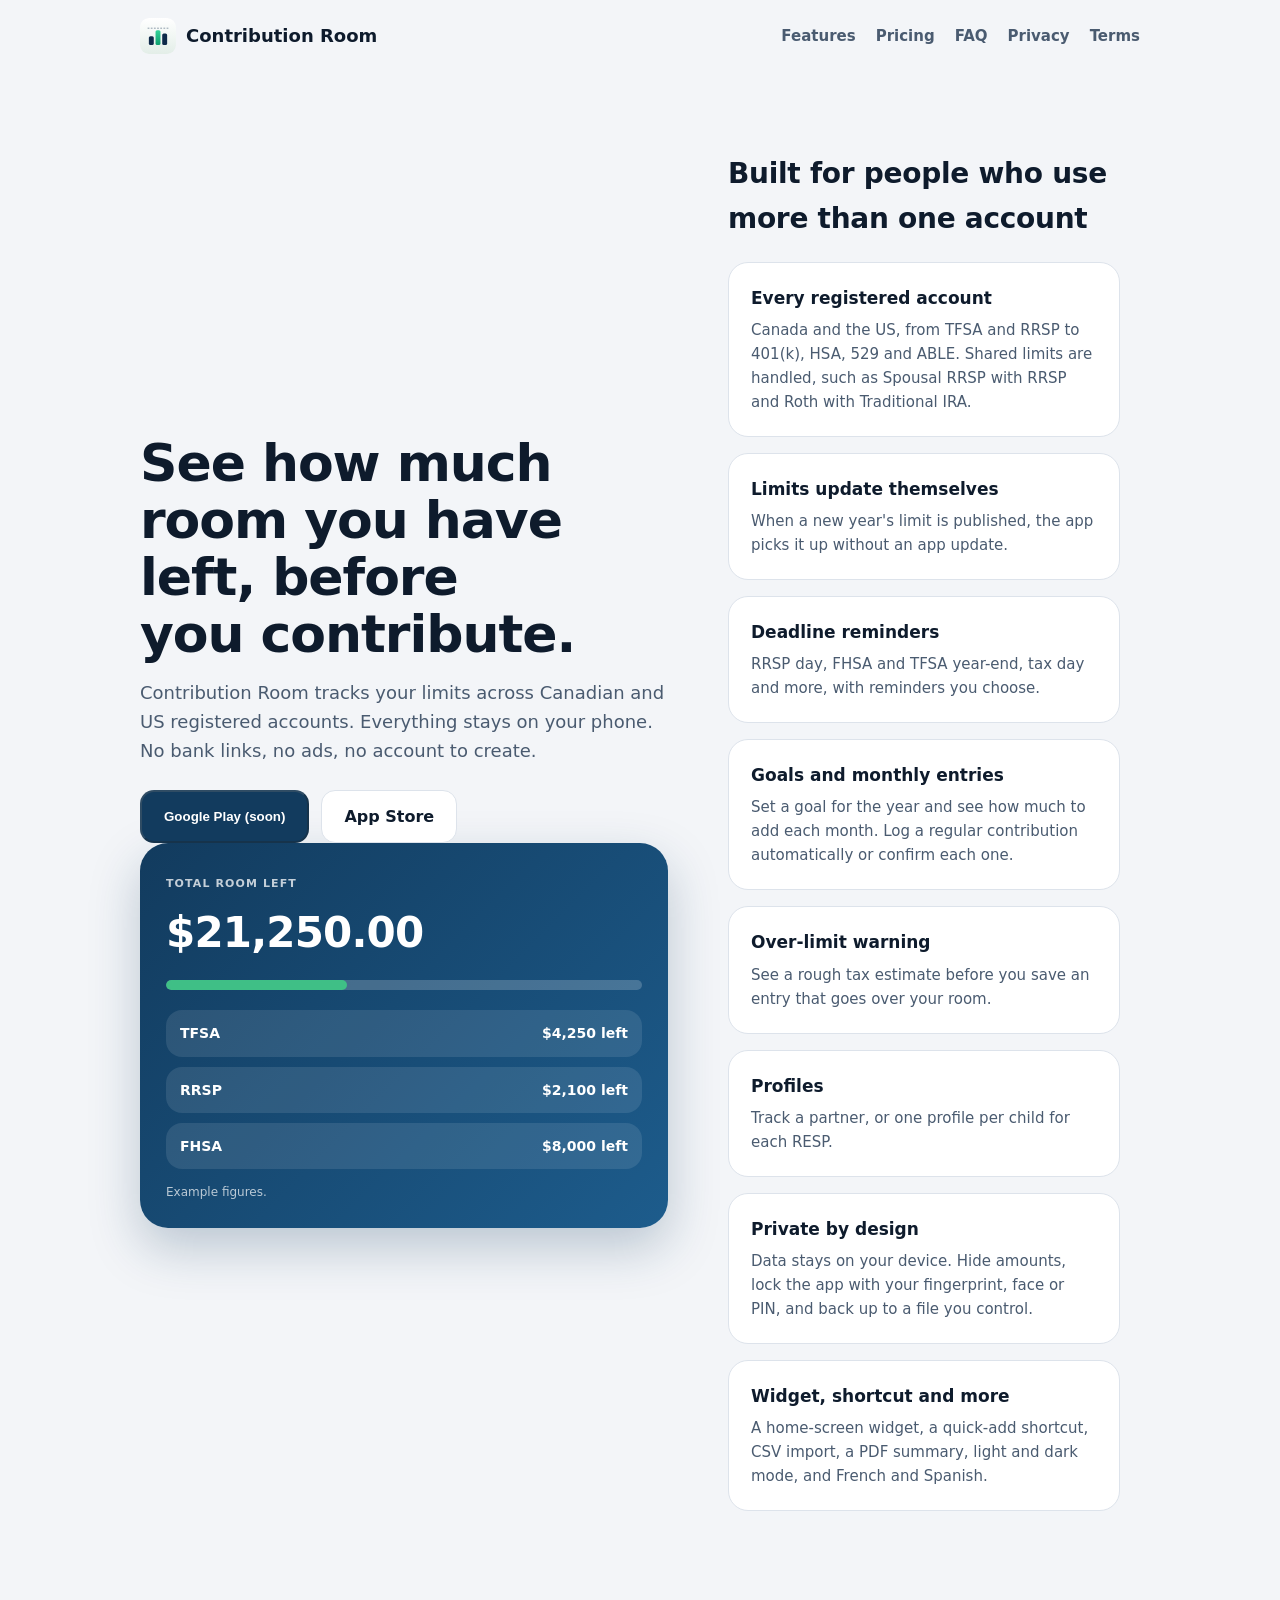
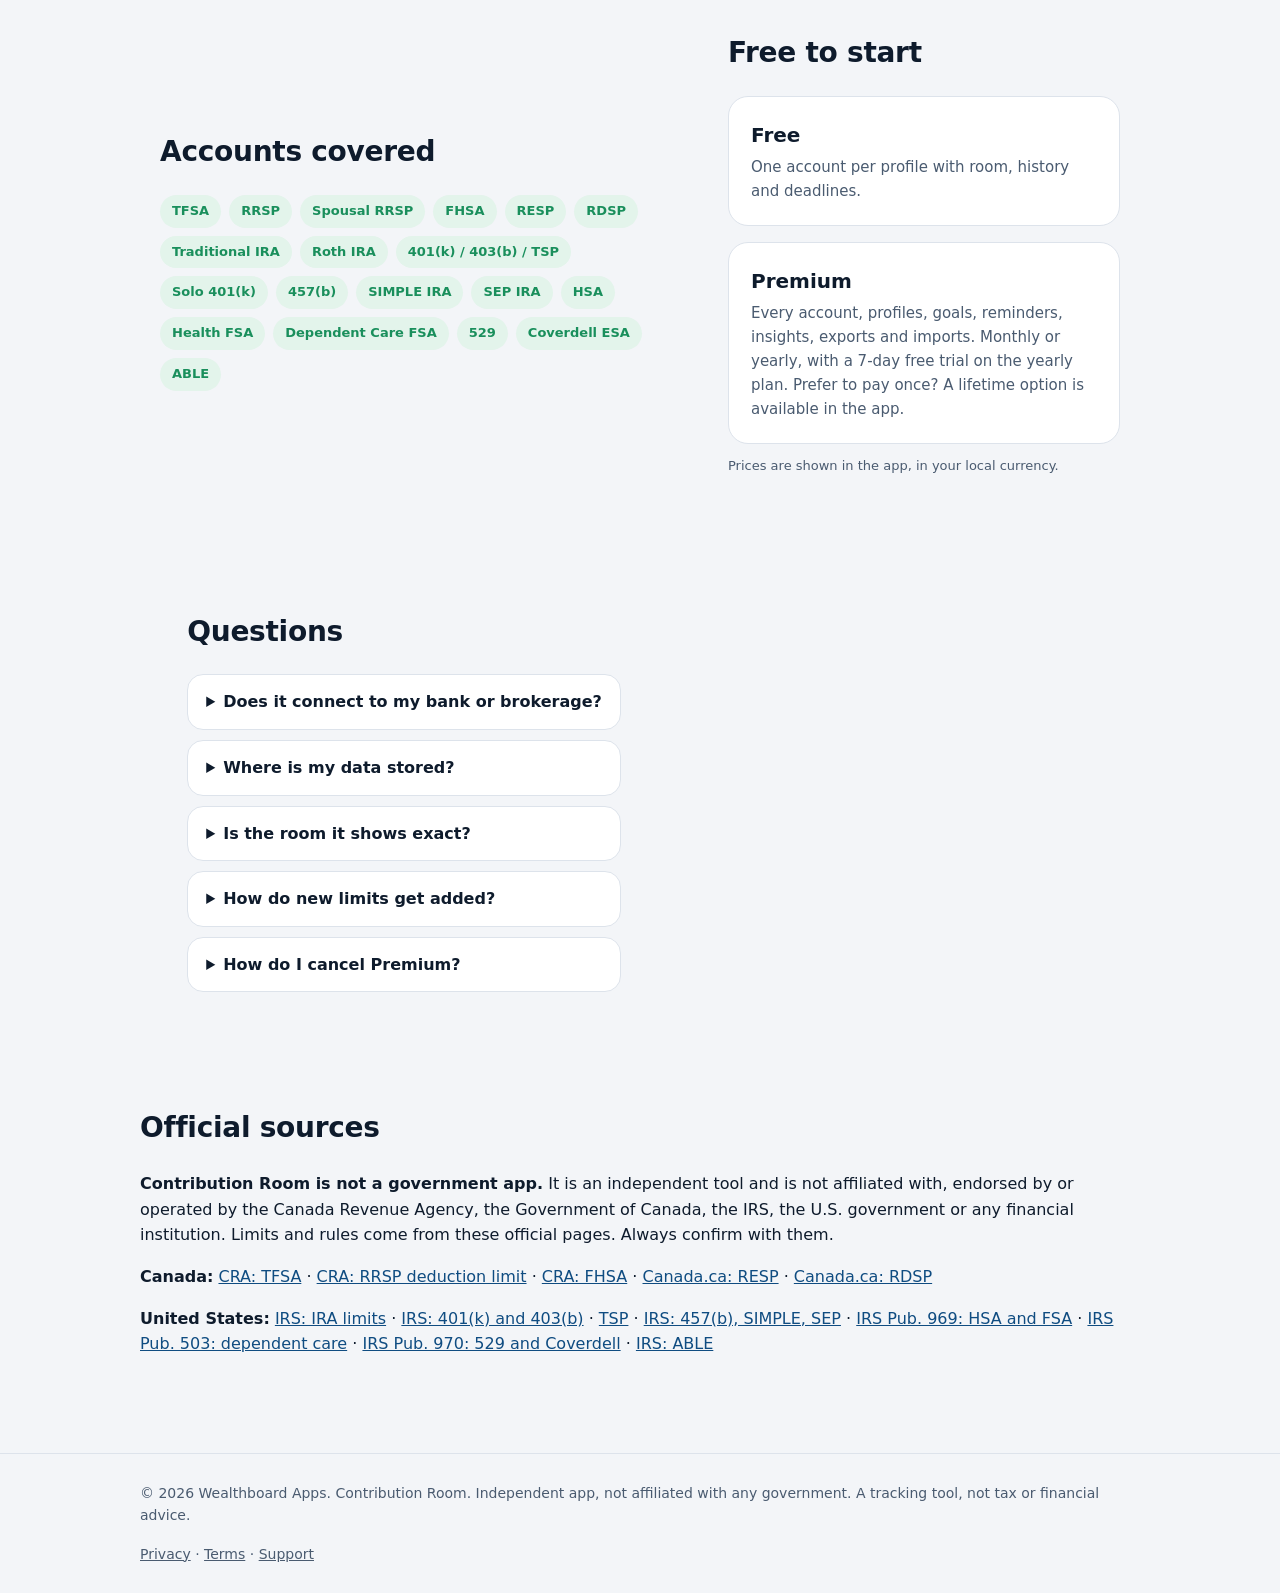
==== index.html @ a186179a "Refactor cta section in index.html" ====
<!doctype html>
<html lang="en">
<head>
<meta charset="utf-8">
<meta name="viewport" content="width=device-width,initial-scale=1">
<title>Contribution Room</title>
<meta name="description" content="Track your contribution room for TFSA, RRSP, FHSA, RESP, IRA, 401(k), HSA and more. Private, on your phone, no bank links.">
<link rel="icon" href="favicon.svg" type="image/svg+xml">
<link rel="apple-touch-icon" href="icon-512.png">
<link rel="stylesheet" href="styles.css">
</head>
<body>
<div class="wrap">
<nav><a class="brand" href="index.html"><img src="logo.svg" alt="">Contribution Room</a>
<div class="links"><a href="index.html#features">Features</a><a href="index.html#pricing">Pricing</a><a href="index.html#faq">FAQ</a><a href="privacy.html">Privacy</a><a href="terms.html">Terms</a></div></nav>
</div>
<main>
<div class="wrap hero">
<div>
<h1>See how much room you have left, before you contribute.</h1>
<p class="lead">Contribution Room tracks your limits across Canadian and US registered accounts. Everything stays on your phone. No bank links, no ads, no account to create.</p>
<div class="cta"><!-- Google Play: Disabled completely until it launches --> <button class="btn" disabled aria-label="Google Play version coming soon">Google Play (soon)</button>
<!-- App Store: Fully active and accessible link --><a class="btn alt" href="https://apps.apple.com/us/app/contribution-room-tfsa-ira/id6819131319">App Store</a>
</div>
<div class="demo" aria-label="Example of the app">
<small>Total room left</small><div class="big">$21,250.00</div>
<div class="bar"><b></b></div>
<div class="rows"><div class="row"><span>TFSA</span><span>$4,250 left</span></div><div class="row"><span>RRSP</span><span>$2,100 left</span></div><div class="row"><span>FHSA</span><span>$8,000 left</span></div></div>
<p style="font-size:12px;opacity:.7;margin:14px 0 0">Example figures.</p>
</div>
</div>

<section id="features" class="wrap"><h2>Built for people who use more than one account</h2>
<div class="grid">
<div class="card"><h3>Every registered account</h3><p>Canada and the US, from TFSA and RRSP to 401(k), HSA, 529 and ABLE. Shared limits are handled, such as Spousal RRSP with RRSP and Roth with Traditional IRA.</p></div>
<div class="card"><h3>Limits update themselves</h3><p>When a new year's limit is published, the app picks it up without an app update.</p></div>
<div class="card"><h3>Deadline reminders</h3><p>RRSP day, FHSA and TFSA year-end, tax day and more, with reminders you choose.</p></div>
<div class="card"><h3>Goals and monthly entries</h3><p>Set a goal for the year and see how much to add each month. Log a regular contribution automatically or confirm each one.</p></div>
<div class="card"><h3>Over-limit warning</h3><p>See a rough tax estimate before you save an entry that goes over your room.</p></div>
<div class="card"><h3>Profiles</h3><p>Track a partner, or one profile per child for each RESP.</p></div>
<div class="card"><h3>Private by design</h3><p>Data stays on your device. Hide amounts, lock the app with your fingerprint, face or PIN, and back up to a file you control.</p></div>
<div class="card"><h3>Widget, shortcut and more</h3><p>A home-screen widget, a quick-add shortcut, CSV import, a PDF summary, light and dark mode, and French and Spanish.</p></div>
</div></section>

<section class="wrap"><h2>Accounts covered</h2>
<div class="accts"><span>TFSA</span><span>RRSP</span><span>Spousal RRSP</span><span>FHSA</span><span>RESP</span><span>RDSP</span><span>Traditional IRA</span><span>Roth IRA</span><span>401(k) / 403(b) / TSP</span><span>Solo 401(k)</span><span>457(b)</span><span>SIMPLE IRA</span><span>SEP IRA</span><span>HSA</span><span>Health FSA</span><span>Dependent Care FSA</span><span>529</span><span>Coverdell ESA</span><span>ABLE</span></div></section>

<section id="pricing" class="wrap"><h2>Free to start</h2>
<div class="plans">
<div class="card plan"><strong>Free</strong><p>One account per profile with room, history and deadlines.</p></div>
<div class="card plan"><strong>Premium</strong><p>Every account, profiles, goals, reminders, insights, exports and imports. Monthly or yearly, with a 7-day free trial on the yearly plan. Prefer to pay once? A lifetime option is available in the app.</p></div>
</div>
<p class="note">Prices are shown in the app, in your local currency.</p></section>

<section id="faq" class="wrap"><h2>Questions</h2>
<details><summary>Does it connect to my bank or brokerage?</summary><p>No. You enter your contributions yourself, so nothing about your accounts leaves your phone.</p></details>
<details><summary>Where is my data stored?</summary><p>Only on your device. You can export a backup file and restore it on another phone.</p></details>
<details><summary>Is the room it shows exact?</summary><p>For accounts where the government publishes your personal room (such as TFSA, RRSP and FHSA in Canada), enter that figure once and the app carries it forward. Otherwise it shows an estimate from the annual limit and your entries. It is a tracking tool, not tax advice, so confirm with the CRA or the IRS.</p></details>
<details><summary>How do new limits get added?</summary><p>The app reads a small public file of limits and deadlines from this site. When a limit changes, that file is updated and the app uses it without a new release.</p></details>
<details><summary>How do I cancel Premium?</summary><p>In Google Play or your Apple ID subscription settings. The app has a Manage subscription button.</p></details>
</section>
</main>
<section class="wrap" id="sources" style="padding-top:8px"><h2>Official sources</h2><p><strong>Contribution Room is not a government app.</strong> It is an independent tool and is not affiliated with, endorsed by or operated by the Canada Revenue Agency, the Government of Canada, the IRS, the U.S. government or any financial institution. Limits and rules come from these official pages. Always confirm with them.</p>
<p><strong>Canada:</strong> <a href="https://www.canada.ca/en/revenue-agency/services/tax/individuals/topics/tax-free-savings-account.html">CRA: TFSA</a> · <a href="https://www.canada.ca/en/revenue-agency/services/tax/individuals/topics/rrsps-related-plans/contributing-a-rrsp-prpp/where-you-find-your-rrsp-prpp-deduction-limit.html">CRA: RRSP deduction limit</a> · <a href="https://www.canada.ca/en/revenue-agency/services/tax/individuals/topics/first-home-savings-account.html">CRA: FHSA</a> · <a href="https://www.canada.ca/en/services/benefits/education/education-savings/resp.html">Canada.ca: RESP</a> · <a href="https://www.canada.ca/en/employment-social-development/programs/disability/savings.html">Canada.ca: RDSP</a></p>
<p><strong>United States:</strong> <a href="https://www.irs.gov/retirement-plans/plan-participant-employee/retirement-topics-ira-contribution-limits">IRS: IRA limits</a> · <a href="https://www.irs.gov/retirement-plans/plan-participant-employee/retirement-topics-401k-and-profit-sharing-plan-contribution-limits">IRS: 401(k) and 403(b)</a> · <a href="https://www.tsp.gov/contribution-limits/">TSP</a> · <a href="https://www.irs.gov/retirement-plans/cola-increases-for-dollar-limitations-on-benefits-and-contributions">IRS: 457(b), SIMPLE, SEP</a> · <a href="https://www.irs.gov/publications/p969">IRS Pub. 969: HSA and FSA</a> · <a href="https://www.irs.gov/publications/p503">IRS Pub. 503: dependent care</a> · <a href="https://www.irs.gov/publications/p970">IRS Pub. 970: 529 and Coverdell</a> · <a href="https://www.irs.gov/government-entities/federal-state-local-governments/able-accounts-tax-benefit-for-people-with-disabilities">IRS: ABLE</a></p></section>
<footer><div class="wrap"><div>© <span id="y">2026</span> Wealthboard Apps. Contribution Room. Independent app, not affiliated with any government. A tracking tool, not tax or financial advice.</div><div><a href="privacy.html">Privacy</a> · <a href="terms.html">Terms</a> · <a href="mailto:contributionroom@wealthboardapp.com">Support</a></div></div></footer>
<script>document.getElementById('y').textContent=new Date().getFullYear()</script>
</body></html>
---- styles.css ----
:root{--bg:#F3F5F8;--card:#fff;--ink:#0E1B2C;--muted:#4A5B70;--line:#DDE3EB;--navy:#123B5E;--navy2:#1D5C8C;--green:#1A8F5C;--mint:#E3F4EB;--link:#0F4C81}
@media(prefers-color-scheme:dark){:root{--bg:#0E141B;--card:#18212B;--ink:#EAF0F7;--muted:#9AA9BA;--line:#263240;--mint:#12362A;--link:#8CC4F2;--green:#3FBF86}}
*{box-sizing:border-box}
body{margin:0;background:var(--bg);color:var(--ink);font:16px/1.6 system-ui,-apple-system,"Segoe UI",Roboto,sans-serif}
a{color:var(--link)}
.wrap{max-width:1040px;margin:0 auto;padding-inline:20px}
nav{display:flex;align-items:center;justify-content:space-between;gap:16px;padding-block:18px;flex-wrap:wrap}
nav .brand{display:flex;align-items:center;gap:10px;font-weight:800;color:var(--ink);text-decoration:none;font-size:18px}
nav .brand img{width:36px;height:36px;border-radius:9px}
nav .links{display:flex;gap:20px;flex-wrap:wrap}
nav .links a{color:var(--muted);text-decoration:none;font-weight:600;font-size:15px}
nav .links a:hover{color:var(--ink)}
.hero{display:grid;grid-template-columns:1.1fr .9fr;gap:40px;align-items:center;padding-block:40px 56px}
h1{font-size:clamp(32px,5vw,52px);line-height:1.1;letter-spacing:-.02em;margin:0 0 16px;text-wrap:balance}
.lead{font-size:18px;color:var(--muted);max-width:52ch;margin:0 0 24px}
.cta{display:flex;gap:12px;flex-wrap:wrap}
.btn{display:inline-block;background:var(--navy);color:#fff;text-decoration:none;font-weight:700;padding:13px 22px;border-radius:14px}
.btn.alt{background:var(--card);color:var(--ink);border:1px solid var(--line)}
.btn[aria-disabled=true]{opacity:.65;pointer-events:none}
.note{font-size:13px;color:var(--muted);margin-top:12px}
.demo{background:linear-gradient(135deg,var(--navy),var(--navy2));border-radius:28px;padding:26px;color:#fff;box-shadow:0 20px 50px rgba(18,59,94,.25)}
.demo small{letter-spacing:.1em;text-transform:uppercase;font-size:11px;opacity:.75;font-weight:700}
.demo .big{font-size:42px;font-weight:800;letter-spacing:-.02em;margin:4px 0 14px}
.bar{height:10px;border-radius:99px;background:rgba(255,255,255,.2);overflow:hidden}.bar b{display:block;height:100%;width:38%;background:#3FBF86;border-radius:99px}
.rows{display:grid;gap:10px;margin-top:20px}
.row{background:rgba(255,255,255,.1);border-radius:16px;padding:12px 14px;display:flex;justify-content:space-between;font-weight:600;font-size:14px}
section{padding-block:40px}
h2{font-size:28px;letter-spacing:-.01em;margin:0 0 20px;text-wrap:balance}
.grid{display:grid;grid-template-columns:repeat(auto-fit,minmax(240px,1fr));gap:16px}
.card{background:var(--card);border:1px solid var(--line);border-radius:20px;padding:22px}
.card h3{margin:0 0 6px;font-size:17px}.card p{margin:0;color:var(--muted);font-size:15px}
.accts{display:flex;flex-wrap:wrap;gap:8px}.accts span{background:var(--mint);color:var(--green);font-weight:700;font-size:13px;padding:6px 12px;border-radius:99px}
.plans{display:grid;grid-template-columns:repeat(auto-fit,minmax(240px,1fr));gap:16px}
.plan strong{display:block;font-size:20px;margin-bottom:4px}
details{background:var(--card);border:1px solid var(--line);border-radius:16px;padding:14px 18px;margin-bottom:10px}
summary{font-weight:700;cursor:pointer}details p{color:var(--muted);margin:10px 0 0}
footer{border-top:1px solid var(--line);margin-top:40px;padding-block:28px;color:var(--muted);font-size:14px}
footer .wrap{display:flex;gap:16px 28px;flex-wrap:wrap;justify-content:space-between}
footer a{color:var(--muted)}
.doc{max-width:760px;padding-block:20px 40px}
.doc h1{font-size:clamp(28px,4vw,38px)}.doc h2{font-size:21px;margin:30px 0 8px}.doc p,.doc li{color:var(--ink)}
.doc .meta{color:var(--muted);font-size:14px}
.todo{background:#FFF1D6;color:#6B4300;border-radius:8px;padding:1px 6px;font-weight:600}
@media(prefers-color-scheme:dark){.todo{background:#3A2E10;color:#F2C46B}}
@media(max-width:800px){.hero{grid-template-columns:1fr;padding-block:20px 40px}}
:focus-visible{outline:3px solid #3FBF86;outline-offset:2px}
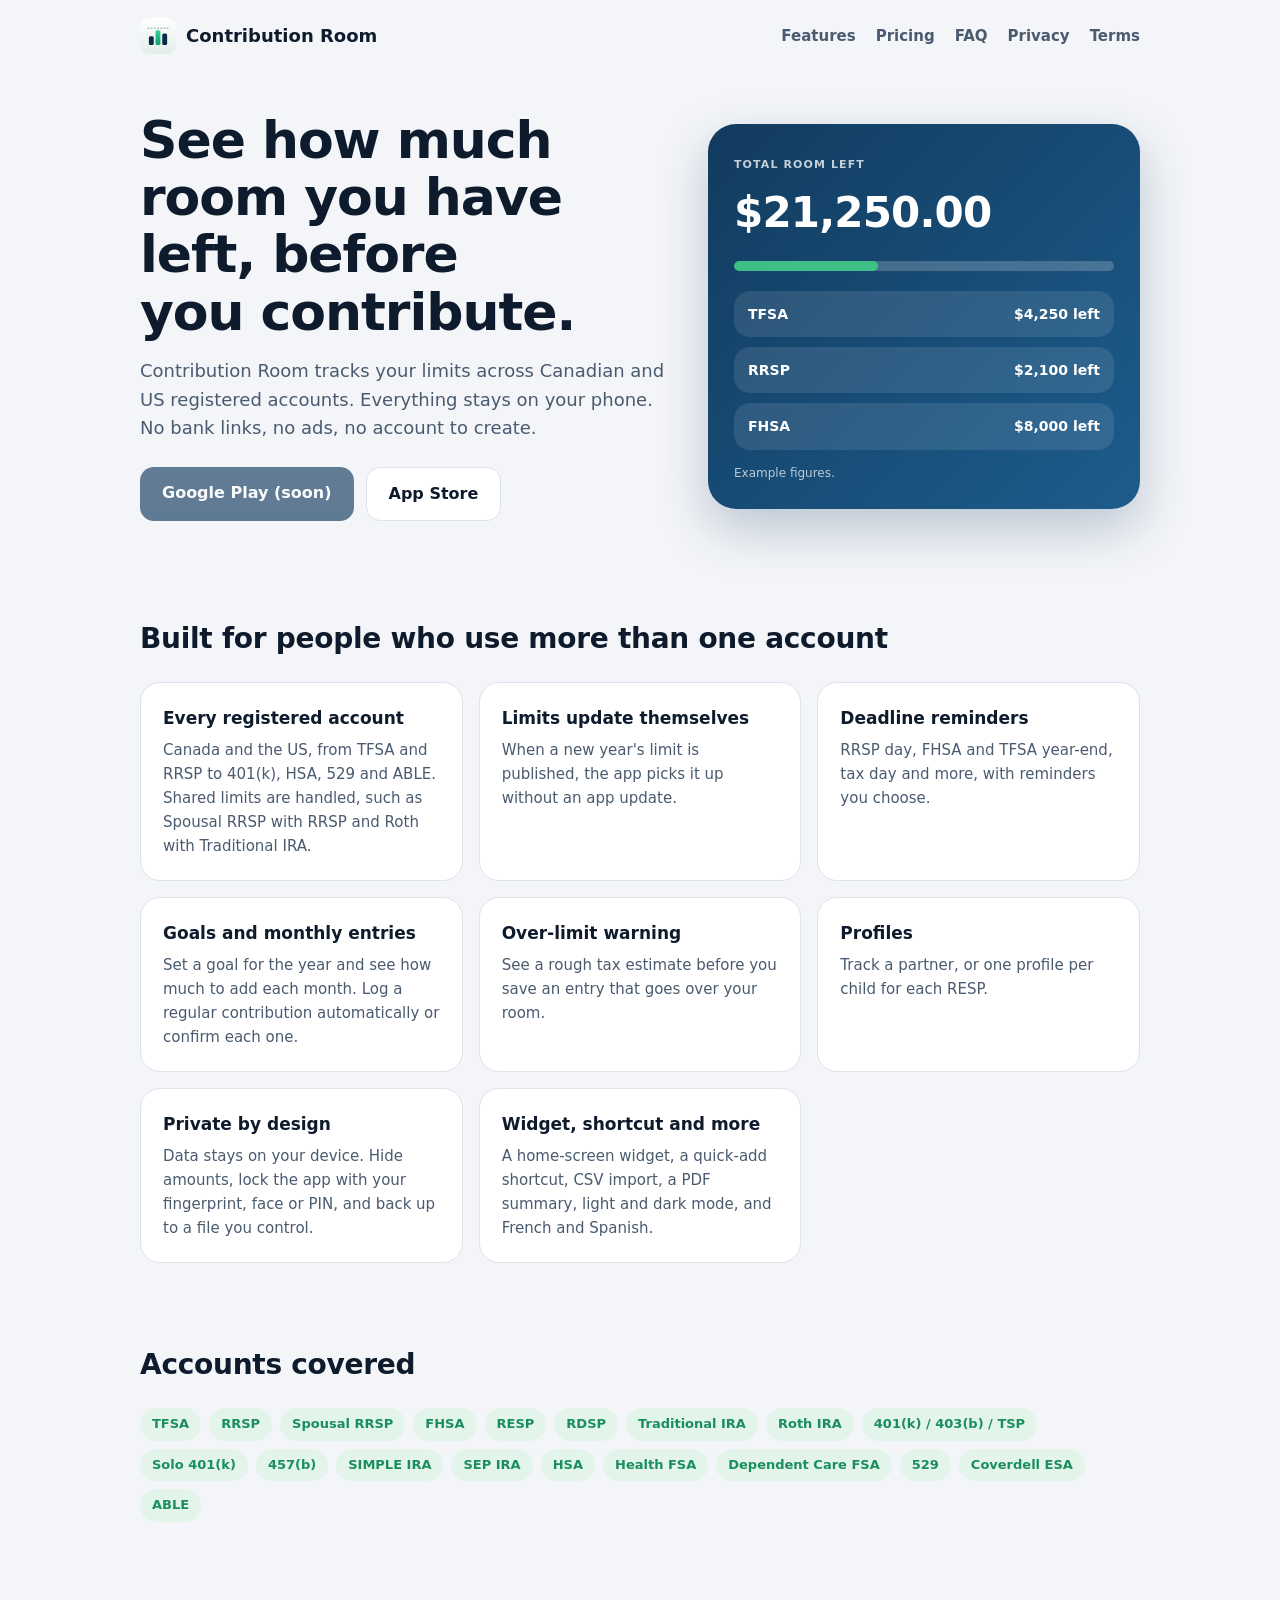
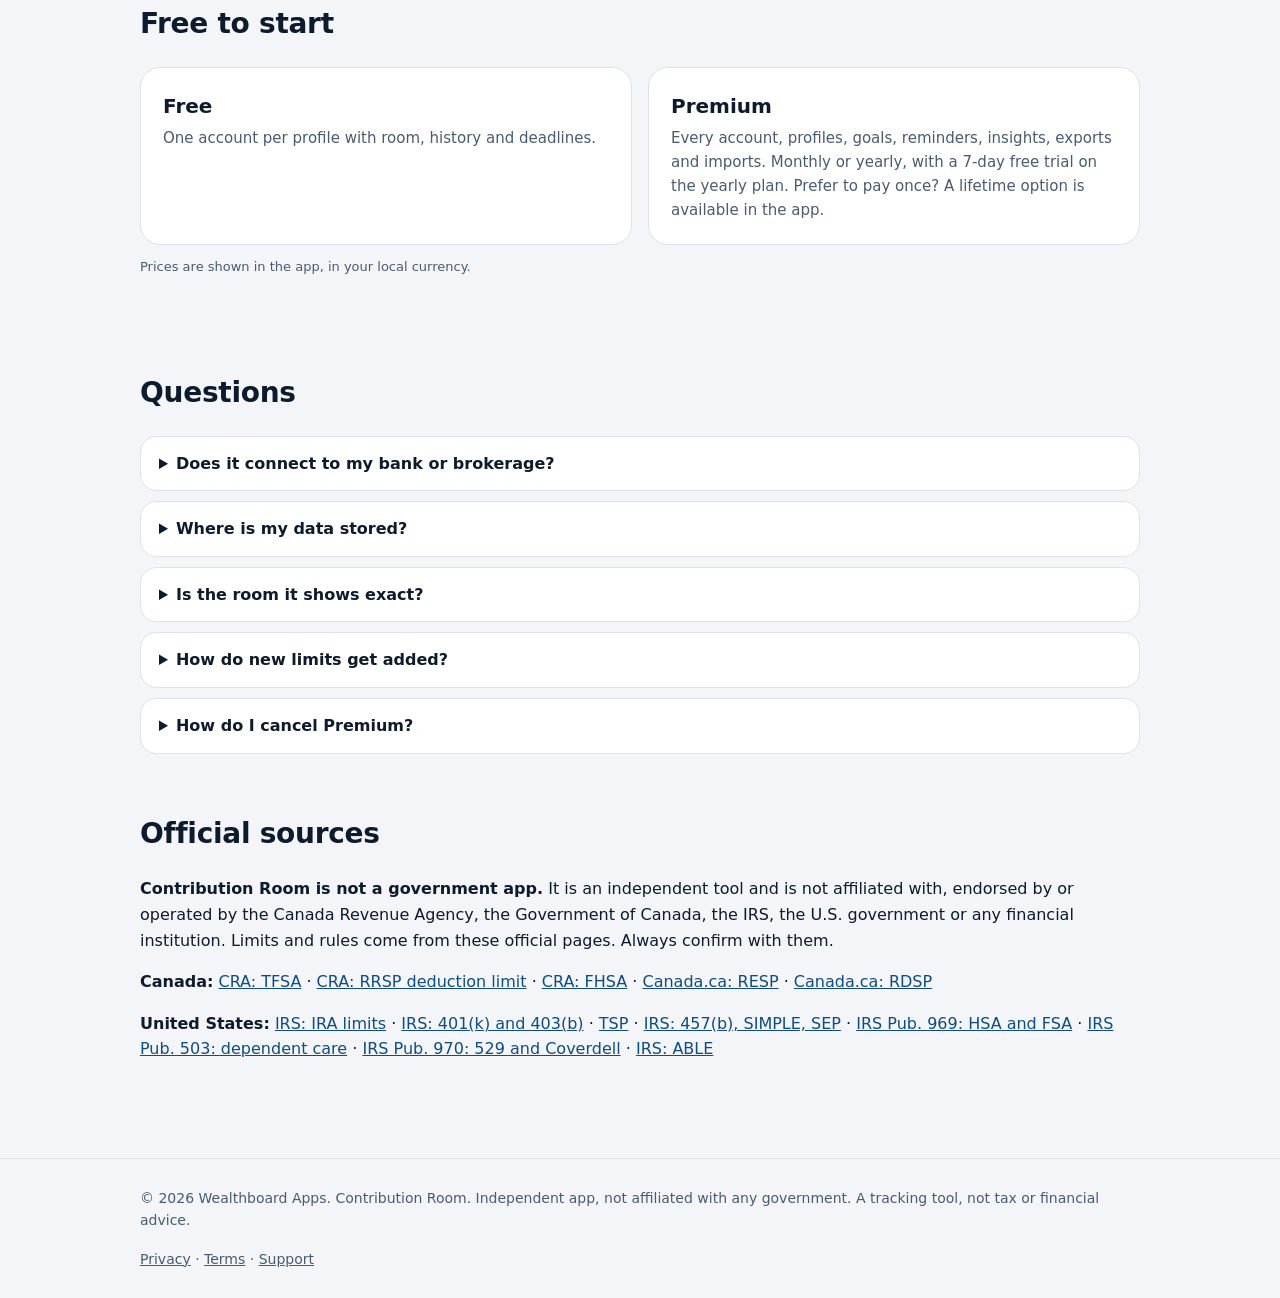
==== commit ba3c6c2e: "Update Google Play button and link structure" ====
--- a/index.html
+++ b/index.html
@@ -19,9 +19,7 @@
 <div>
 <h1>See how much room you have left, before you contribute.</h1>
 <p class="lead">Contribution Room tracks your limits across Canadian and US registered accounts. Everything stays on your phone. No bank links, no ads, no account to create.</p>
-<div class="cta"><!-- Google Play: Disabled completely until it launches --> <button class="btn" disabled aria-label="Google Play version coming soon">Google Play (soon)</button>
-<!-- App Store: Fully active and accessible link --><a class="btn alt" href="https://apps.apple.com/us/app/contribution-room-tfsa-ira/id6819131319">App Store</a>
-</div>
+<div class="cta"><a class="btn" href="#" aria-disabled="true">Google Play (soon)</a><a class="btn alt" href="https://apps.apple.com/us/app/contribution-room-tfsa-ira/id6819131319">App Store</a></div></div>
 <div class="demo" aria-label="Example of the app">
 <small>Total room left</small><div class="big">$21,250.00</div>
 <div class="bar"><b></b></div>
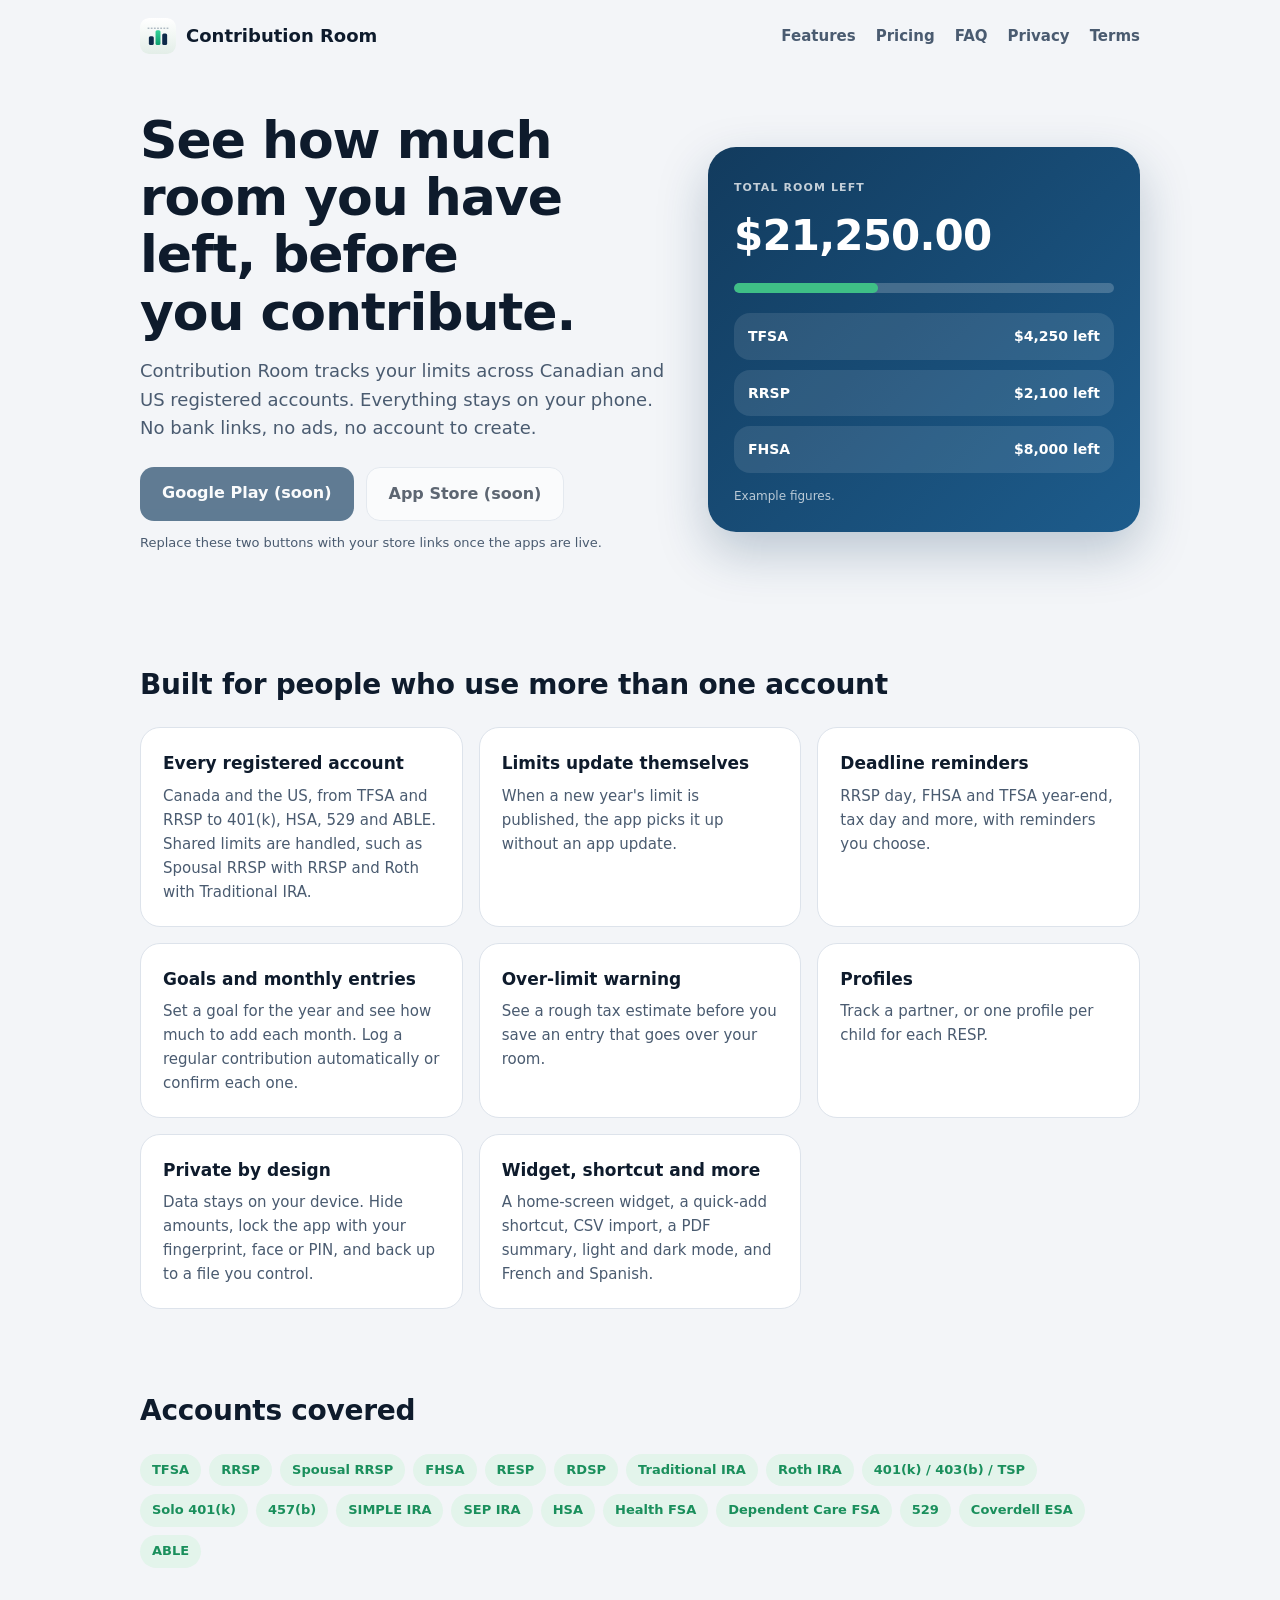
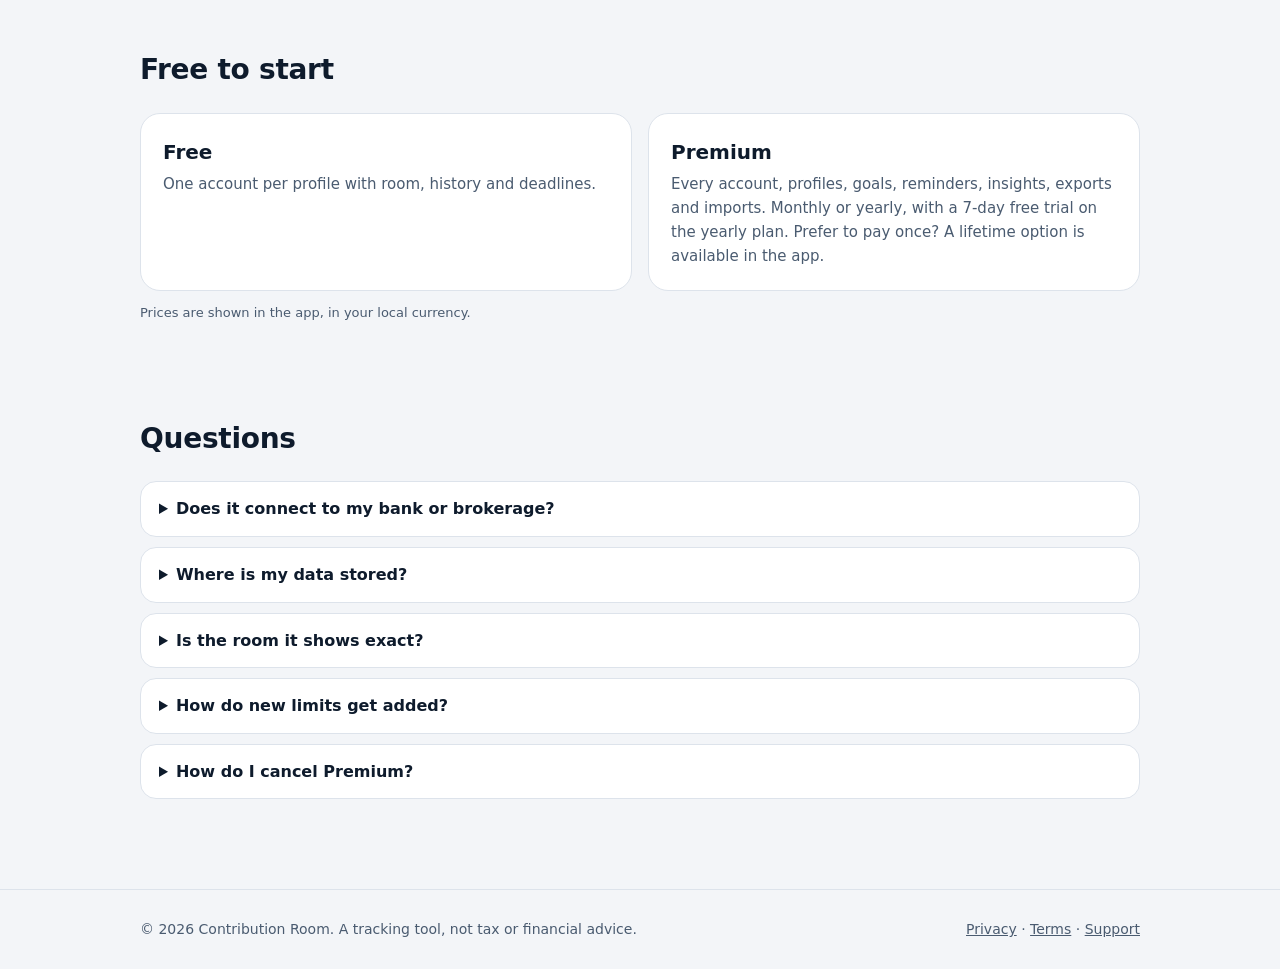
==== commit 15bc9115: "replaced html file" ====
--- a/index.html
+++ b/index.html
@@ -19,7 +19,9 @@
 <div>
 <h1>See how much room you have left, before you contribute.</h1>
 <p class="lead">Contribution Room tracks your limits across Canadian and US registered accounts. Everything stays on your phone. No bank links, no ads, no account to create.</p>
-<div class="cta"><a class="btn" href="#" aria-disabled="true">Google Play (soon)</a><a class="btn alt" href="https://apps.apple.com/us/app/contribution-room-tfsa-ira/id6819131319">App Store</a></div></div>
+<div class="cta"><a class="btn" href="#" aria-disabled="true">Google Play (soon)</a><a class="btn alt" href="#" aria-disabled="true">App Store (soon)</a></div>
+<p class="note">Replace these two buttons with your store links once the apps are live.</p>
+</div>
 <div class="demo" aria-label="Example of the app">
 <small>Total room left</small><div class="big">$21,250.00</div>
 <div class="bar"><b></b></div>
@@ -58,9 +60,6 @@
 <details><summary>How do I cancel Premium?</summary><p>In Google Play or your Apple ID subscription settings. The app has a Manage subscription button.</p></details>
 </section>
 </main>
-<section class="wrap" id="sources" style="padding-top:8px"><h2>Official sources</h2><p><strong>Contribution Room is not a government app.</strong> It is an independent tool and is not affiliated with, endorsed by or operated by the Canada Revenue Agency, the Government of Canada, the IRS, the U.S. government or any financial institution. Limits and rules come from these official pages. Always confirm with them.</p>
-<p><strong>Canada:</strong> <a href="https://www.canada.ca/en/revenue-agency/services/tax/individuals/topics/tax-free-savings-account.html">CRA: TFSA</a> · <a href="https://www.canada.ca/en/revenue-agency/services/tax/individuals/topics/rrsps-related-plans/contributing-a-rrsp-prpp/where-you-find-your-rrsp-prpp-deduction-limit.html">CRA: RRSP deduction limit</a> · <a href="https://www.canada.ca/en/revenue-agency/services/tax/individuals/topics/first-home-savings-account.html">CRA: FHSA</a> · <a href="https://www.canada.ca/en/services/benefits/education/education-savings/resp.html">Canada.ca: RESP</a> · <a href="https://www.canada.ca/en/employment-social-development/programs/disability/savings.html">Canada.ca: RDSP</a></p>
-<p><strong>United States:</strong> <a href="https://www.irs.gov/retirement-plans/plan-participant-employee/retirement-topics-ira-contribution-limits">IRS: IRA limits</a> · <a href="https://www.irs.gov/retirement-plans/plan-participant-employee/retirement-topics-401k-and-profit-sharing-plan-contribution-limits">IRS: 401(k) and 403(b)</a> · <a href="https://www.tsp.gov/contribution-limits/">TSP</a> · <a href="https://www.irs.gov/retirement-plans/cola-increases-for-dollar-limitations-on-benefits-and-contributions">IRS: 457(b), SIMPLE, SEP</a> · <a href="https://www.irs.gov/publications/p969">IRS Pub. 969: HSA and FSA</a> · <a href="https://www.irs.gov/publications/p503">IRS Pub. 503: dependent care</a> · <a href="https://www.irs.gov/publications/p970">IRS Pub. 970: 529 and Coverdell</a> · <a href="https://www.irs.gov/government-entities/federal-state-local-governments/able-accounts-tax-benefit-for-people-with-disabilities">IRS: ABLE</a></p></section>
-<footer><div class="wrap"><div>© <span id="y">2026</span> Wealthboard Apps. Contribution Room. Independent app, not affiliated with any government. A tracking tool, not tax or financial advice.</div><div><a href="privacy.html">Privacy</a> · <a href="terms.html">Terms</a> · <a href="mailto:contributionroom@wealthboardapp.com">Support</a></div></div></footer>
+<footer><div class="wrap"><div>© <span id="y">2026</span> Contribution Room. A tracking tool, not tax or financial advice.</div><div><a href="privacy.html">Privacy</a> · <a href="terms.html">Terms</a> · <a href="mailto:contributionroom@wealthboardapp.com">Support</a></div></div></footer>
 <script>document.getElementById('y').textContent=new Date().getFullYear()</script>
 </body></html>
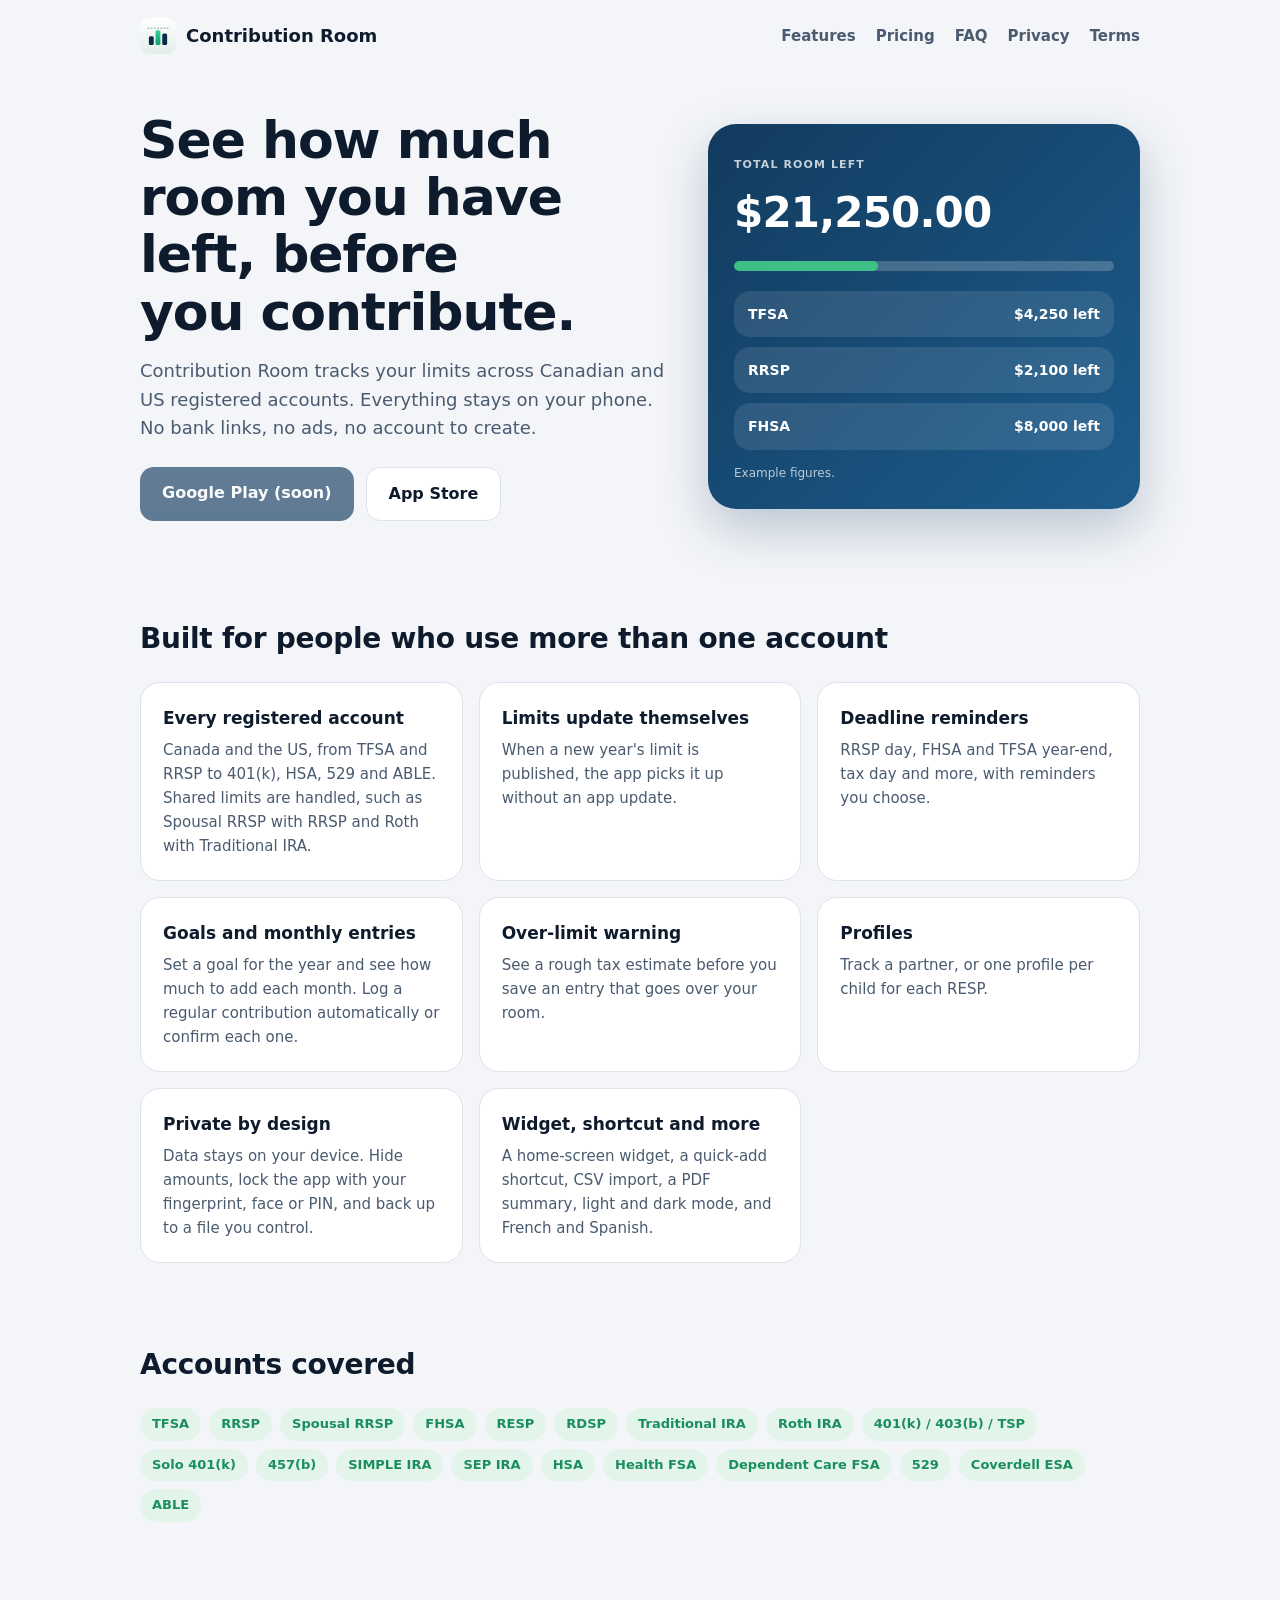
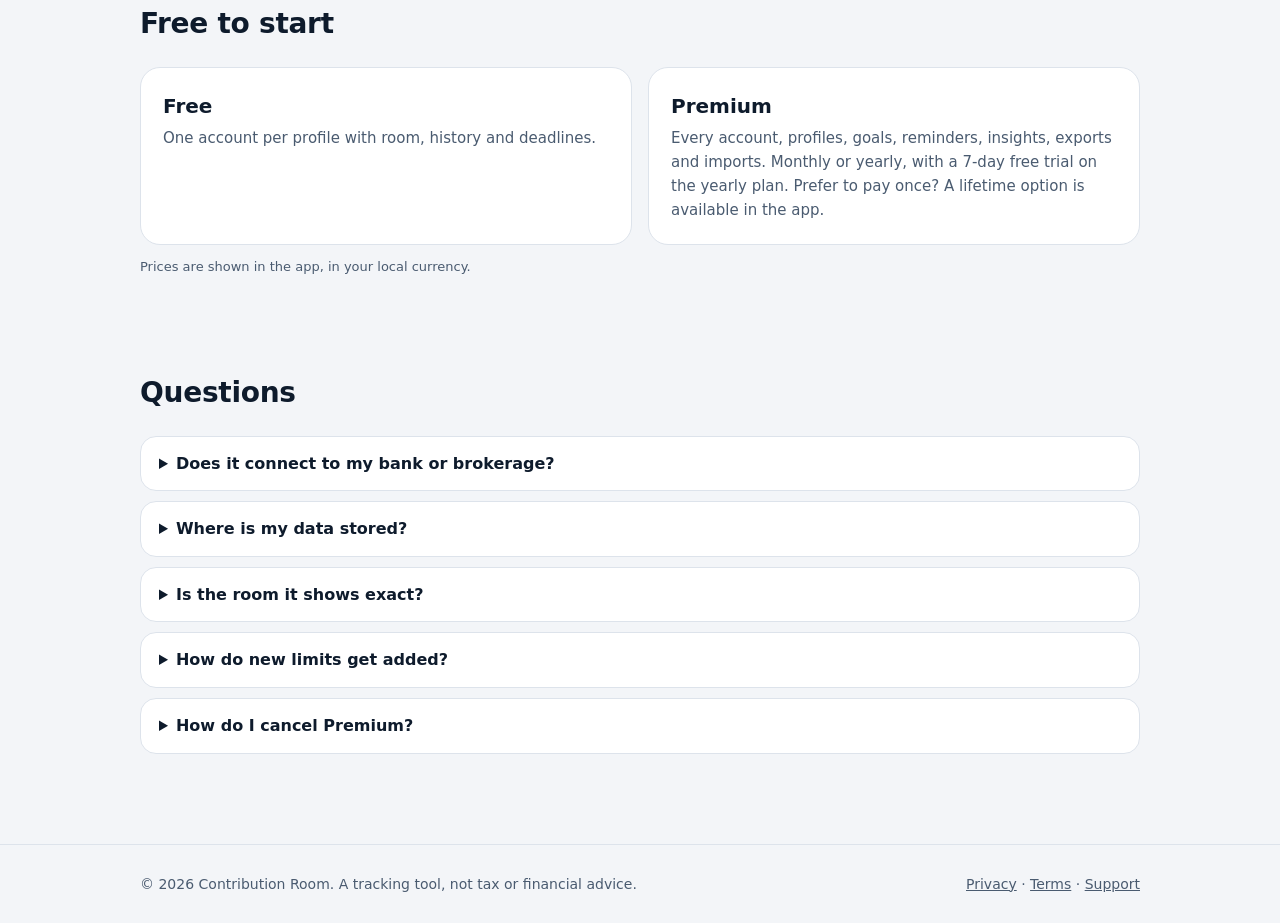
==== commit 21418afa: "Update App Store link in index.html Updated App Store link and removed placeholder note." ====
--- a/index.html
+++ b/index.html
@@ -19,8 +19,7 @@
 <div>
 <h1>See how much room you have left, before you contribute.</h1>
 <p class="lead">Contribution Room tracks your limits across Canadian and US registered accounts. Everything stays on your phone. No bank links, no ads, no account to create.</p>
-<div class="cta"><a class="btn" href="#" aria-disabled="true">Google Play (soon)</a><a class="btn alt" href="#" aria-disabled="true">App Store (soon)</a></div>
-<p class="note">Replace these two buttons with your store links once the apps are live.</p>
+<div class="cta"><a class="btn" href="#" aria-disabled="true">Google Play (soon)</a><a class="btn alt" href="https://apps.apple.com/us/app/contribution-room-tfsa-ira/id6819131319">App Store</a></div>
 </div>
 <div class="demo" aria-label="Example of the app">
 <small>Total room left</small><div class="big">$21,250.00</div>
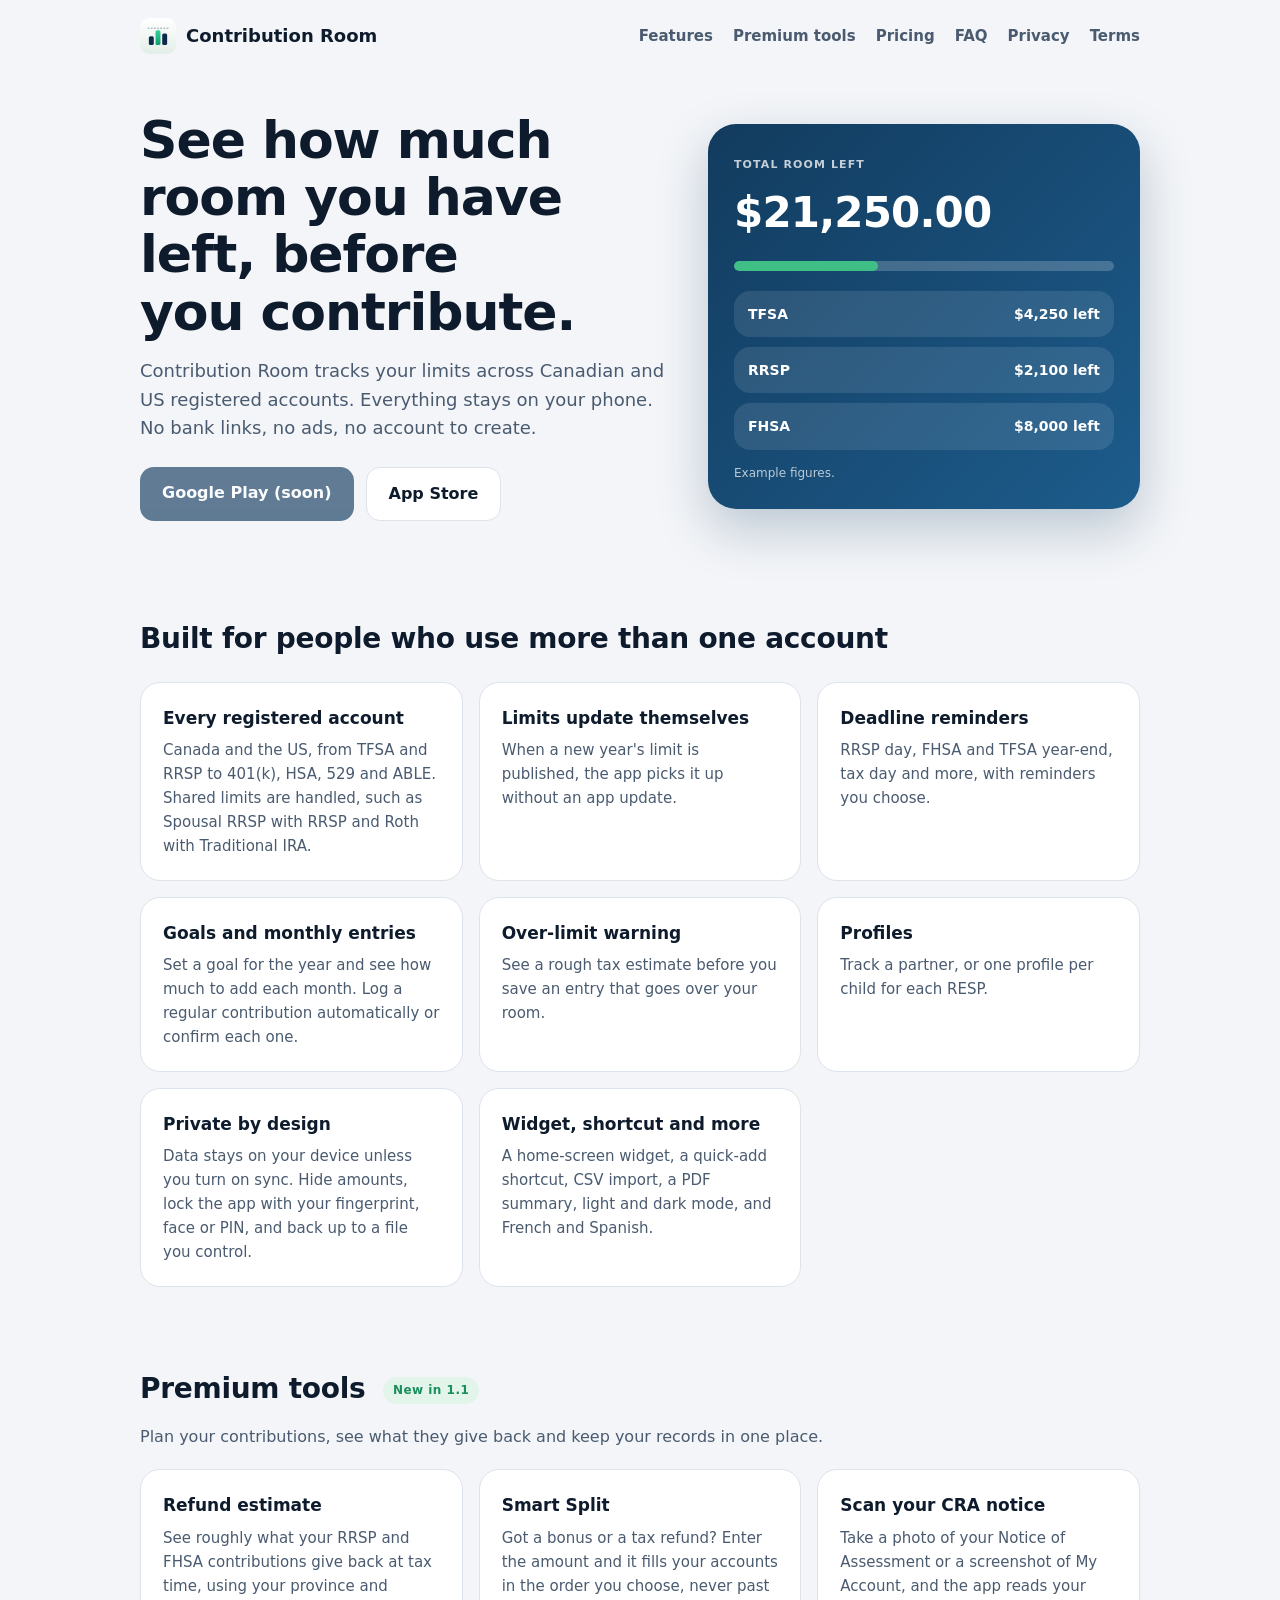
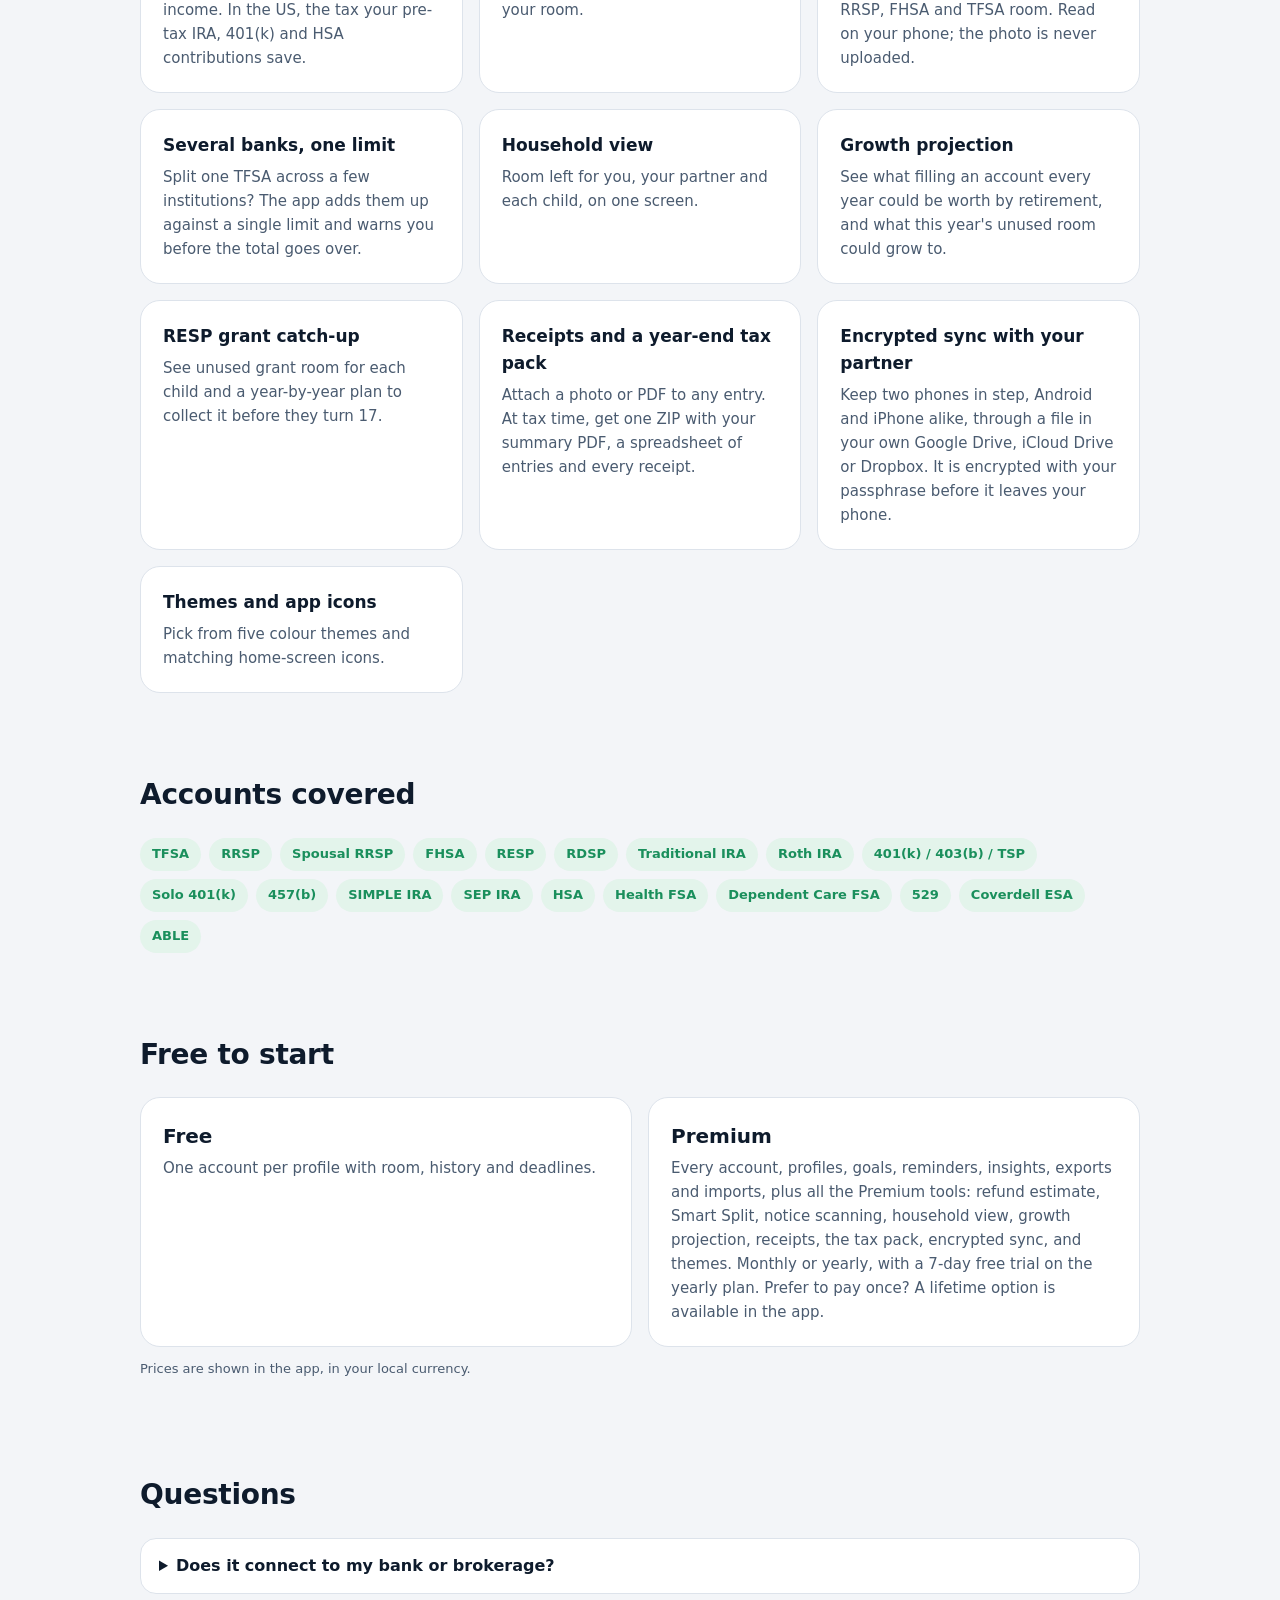
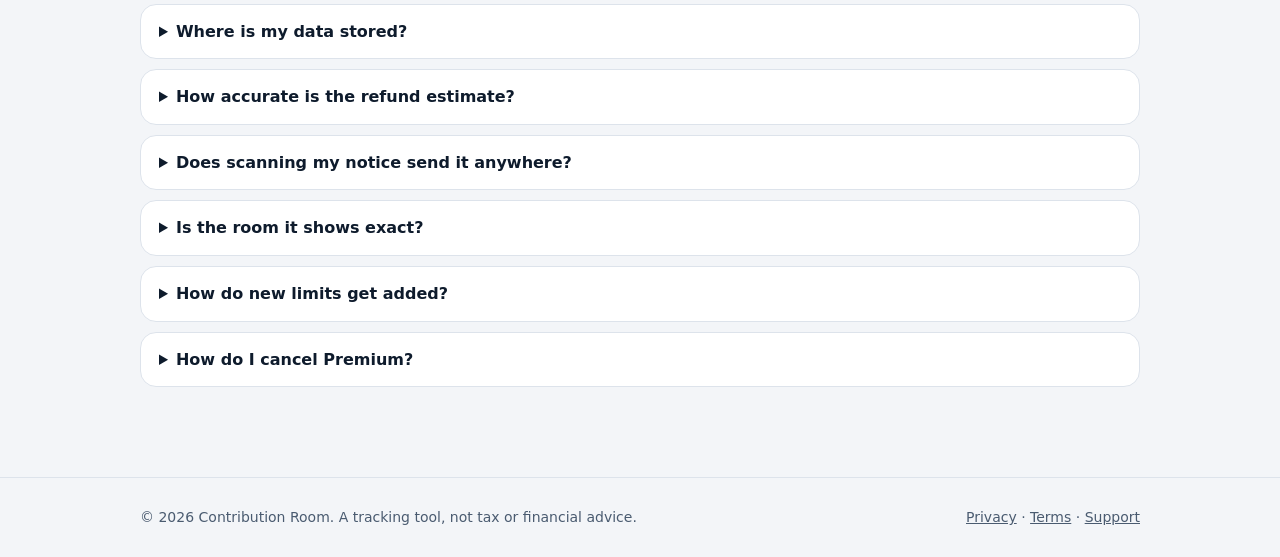
==== commit b3a0c1fa: "Landing page: premium tools in 1.1 Co-Authored-By: Claude Opus 5.5 <noreply@anthropic.com> Claude-Se" ====
--- a/index.html
+++ b/index.html
@@ -4,7 +4,7 @@
 <meta charset="utf-8">
 <meta name="viewport" content="width=device-width,initial-scale=1">
 <title>Contribution Room</title>
-<meta name="description" content="Track your contribution room for TFSA, RRSP, FHSA, RESP, IRA, 401(k), HSA and more. Private, on your phone, no bank links.">
+<meta name="description" content="Track your contribution room for TFSA, RRSP, FHSA, RESP, IRA, 401(k), HSA and more. See your refund, split a lump sum, scan your CRA notice. Private, on your phone, no bank links.">
 <link rel="icon" href="favicon.svg" type="image/svg+xml">
 <link rel="apple-touch-icon" href="icon-512.png">
 <link rel="stylesheet" href="styles.css">
@@ -12,7 +12,7 @@
 <body>
 <div class="wrap">
 <nav><a class="brand" href="index.html"><img src="logo.svg" alt="">Contribution Room</a>
-<div class="links"><a href="index.html#features">Features</a><a href="index.html#pricing">Pricing</a><a href="index.html#faq">FAQ</a><a href="privacy.html">Privacy</a><a href="terms.html">Terms</a></div></nav>
+<div class="links"><a href="index.html#features">Features</a><a href="index.html#tools">Premium tools</a><a href="index.html#pricing">Pricing</a><a href="index.html#faq">FAQ</a><a href="privacy.html">Privacy</a><a href="terms.html">Terms</a></div></nav>
 </div>
 <main>
 <div class="wrap hero">
@@ -37,8 +37,23 @@
 <div class="card"><h3>Goals and monthly entries</h3><p>Set a goal for the year and see how much to add each month. Log a regular contribution automatically or confirm each one.</p></div>
 <div class="card"><h3>Over-limit warning</h3><p>See a rough tax estimate before you save an entry that goes over your room.</p></div>
 <div class="card"><h3>Profiles</h3><p>Track a partner, or one profile per child for each RESP.</p></div>
-<div class="card"><h3>Private by design</h3><p>Data stays on your device. Hide amounts, lock the app with your fingerprint, face or PIN, and back up to a file you control.</p></div>
+<div class="card"><h3>Private by design</h3><p>Data stays on your device unless you turn on sync. Hide amounts, lock the app with your fingerprint, face or PIN, and back up to a file you control.</p></div>
 <div class="card"><h3>Widget, shortcut and more</h3><p>A home-screen widget, a quick-add shortcut, CSV import, a PDF summary, light and dark mode, and French and Spanish.</p></div>
+</div></section>
+
+<section id="tools" class="wrap"><h2>Premium tools <span class="tag">New in 1.1</span></h2>
+<p class="note">Plan your contributions, see what they give back and keep your records in one place.</p>
+<div class="grid">
+<div class="card"><h3>Refund estimate</h3><p>See roughly what your RRSP and FHSA contributions give back at tax time, using your province and income. In the US, the tax your pre-tax IRA, 401(k) and HSA contributions save.</p></div>
+<div class="card"><h3>Smart Split</h3><p>Got a bonus or a tax refund? Enter the amount and it fills your accounts in the order you choose, never past your room.</p></div>
+<div class="card"><h3>Scan your CRA notice</h3><p>Take a photo of your Notice of Assessment or a screenshot of My Account, and the app reads your RRSP, FHSA and TFSA room. Read on your phone; the photo is never uploaded.</p></div>
+<div class="card"><h3>Several banks, one limit</h3><p>Split one TFSA across a few institutions? The app adds them up against a single limit and warns you before the total goes over.</p></div>
+<div class="card"><h3>Household view</h3><p>Room left for you, your partner and each child, on one screen.</p></div>
+<div class="card"><h3>Growth projection</h3><p>See what filling an account every year could be worth by retirement, and what this year's unused room could grow to.</p></div>
+<div class="card"><h3>RESP grant catch-up</h3><p>See unused grant room for each child and a year-by-year plan to collect it before they turn 17.</p></div>
+<div class="card"><h3>Receipts and a year-end tax pack</h3><p>Attach a photo or PDF to any entry. At tax time, get one ZIP with your summary PDF, a spreadsheet of entries and every receipt.</p></div>
+<div class="card"><h3>Encrypted sync with your partner</h3><p>Keep two phones in step, Android and iPhone alike, through a file in your own Google Drive, iCloud Drive or Dropbox. It is encrypted with your passphrase before it leaves your phone.</p></div>
+<div class="card"><h3>Themes and app icons</h3><p>Pick from five colour themes and matching home-screen icons.</p></div>
 </div></section>
 
 <section class="wrap"><h2>Accounts covered</h2>
@@ -47,15 +62,17 @@
 <section id="pricing" class="wrap"><h2>Free to start</h2>
 <div class="plans">
 <div class="card plan"><strong>Free</strong><p>One account per profile with room, history and deadlines.</p></div>
-<div class="card plan"><strong>Premium</strong><p>Every account, profiles, goals, reminders, insights, exports and imports. Monthly or yearly, with a 7-day free trial on the yearly plan. Prefer to pay once? A lifetime option is available in the app.</p></div>
+<div class="card plan"><strong>Premium</strong><p>Every account, profiles, goals, reminders, insights, exports and imports, plus all the Premium tools: refund estimate, Smart Split, notice scanning, household view, growth projection, receipts, the tax pack, encrypted sync, and themes. Monthly or yearly, with a 7-day free trial on the yearly plan. Prefer to pay once? A lifetime option is available in the app.</p></div>
 </div>
 <p class="note">Prices are shown in the app, in your local currency.</p></section>
 
 <section id="faq" class="wrap"><h2>Questions</h2>
 <details><summary>Does it connect to my bank or brokerage?</summary><p>No. You enter your contributions yourself, so nothing about your accounts leaves your phone.</p></details>
-<details><summary>Where is my data stored?</summary><p>Only on your device. You can export a backup file and restore it on another phone.</p></details>
+<details><summary>Where is my data stored?</summary><p>On your device. You can export a backup file and restore it on another phone. If you turn on sync, an encrypted copy is also kept in a file you choose in your own cloud storage (such as Google Drive, iCloud Drive or Dropbox). It is locked with your passphrase, which never leaves your phone, so neither we nor the storage provider can read it. Receipt photos always stay on the phone.</p></details>
+<details><summary>How accurate is the refund estimate?</summary><p>It uses the published federal and provincial (or US federal) tax brackets for the year and the income you enter. Credits, surtaxes and benefits can change your actual refund, so treat it as a guide, not tax advice.</p></details>
+<details><summary>Does scanning my notice send it anywhere?</summary><p>No. The text is read on your phone, and the photo is not uploaded or saved. Check the figures it finds before you use them.</p></details>
 <details><summary>Is the room it shows exact?</summary><p>For accounts where the government publishes your personal room (such as TFSA, RRSP and FHSA in Canada), enter that figure once and the app carries it forward. Otherwise it shows an estimate from the annual limit and your entries. It is a tracking tool, not tax advice, so confirm with the CRA or the IRS.</p></details>
-<details><summary>How do new limits get added?</summary><p>The app reads a small public file of limits and deadlines from this site. When a limit changes, that file is updated and the app uses it without a new release.</p></details>
+<details><summary>How do new limits get added?</summary><p>The app reads a small public file of limits, tax brackets and deadlines from this site. When the government publishes new figures, that file is updated and the app uses them without a new release.</p></details>
 <details><summary>How do I cancel Premium?</summary><p>In Google Play or your Apple ID subscription settings. The app has a Manage subscription button.</p></details>
 </section>
 </main>
--- a/styles.css
+++ b/styles.css
@@ -29,6 +29,8 @@
 .grid{display:grid;grid-template-columns:repeat(auto-fit,minmax(240px,1fr));gap:16px}
 .card{background:var(--card);border:1px solid var(--line);border-radius:20px;padding:22px}
 .card h3{margin:0 0 6px;font-size:17px}.card p{margin:0;color:var(--muted);font-size:15px}
+h2 .tag{display:inline-block;vertical-align:middle;margin-left:8px;background:var(--mint);color:var(--green);font-size:12px;font-weight:800;letter-spacing:.04em;padding:4px 10px;border-radius:99px}
+#tools > .note{margin:-8px 0 20px;font-size:16px}
 .accts{display:flex;flex-wrap:wrap;gap:8px}.accts span{background:var(--mint);color:var(--green);font-weight:700;font-size:13px;padding:6px 12px;border-radius:99px}
 .plans{display:grid;grid-template-columns:repeat(auto-fit,minmax(240px,1fr));gap:16px}
 .plan strong{display:block;font-size:20px;margin-bottom:4px}
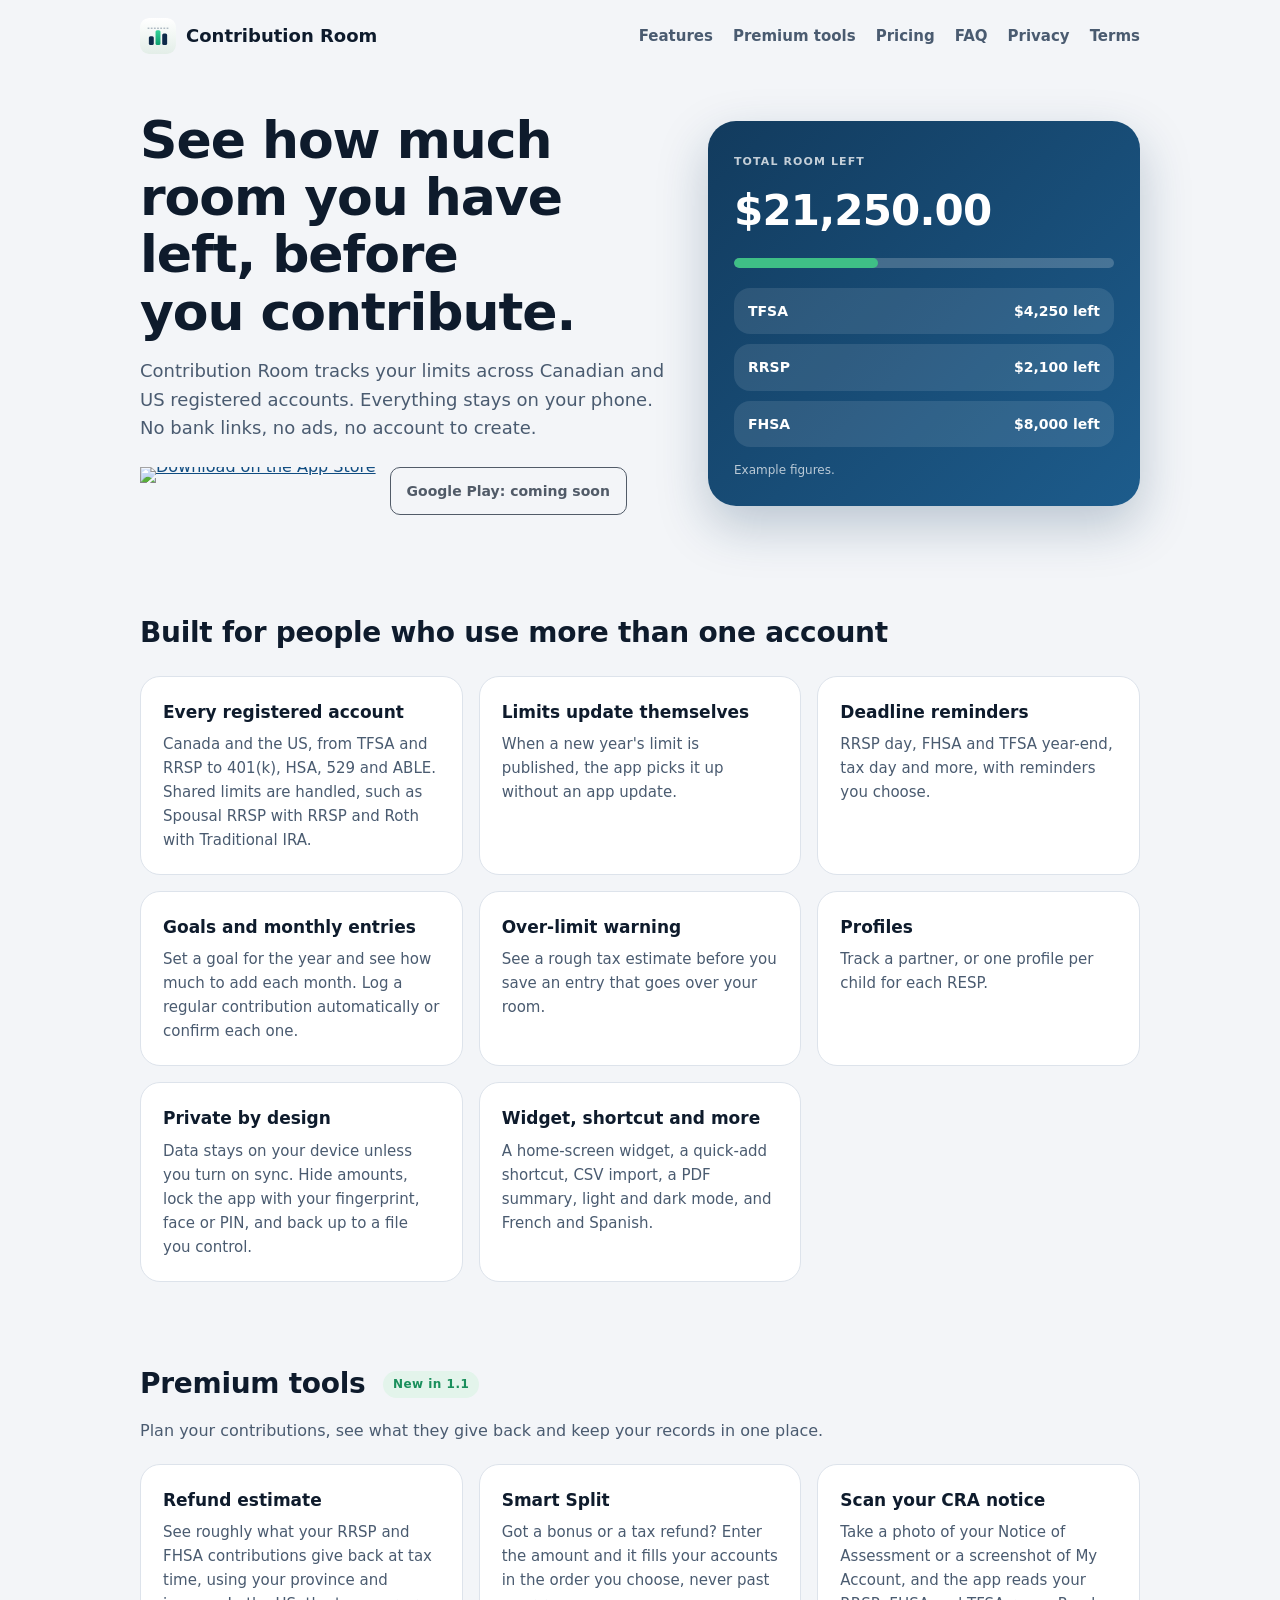
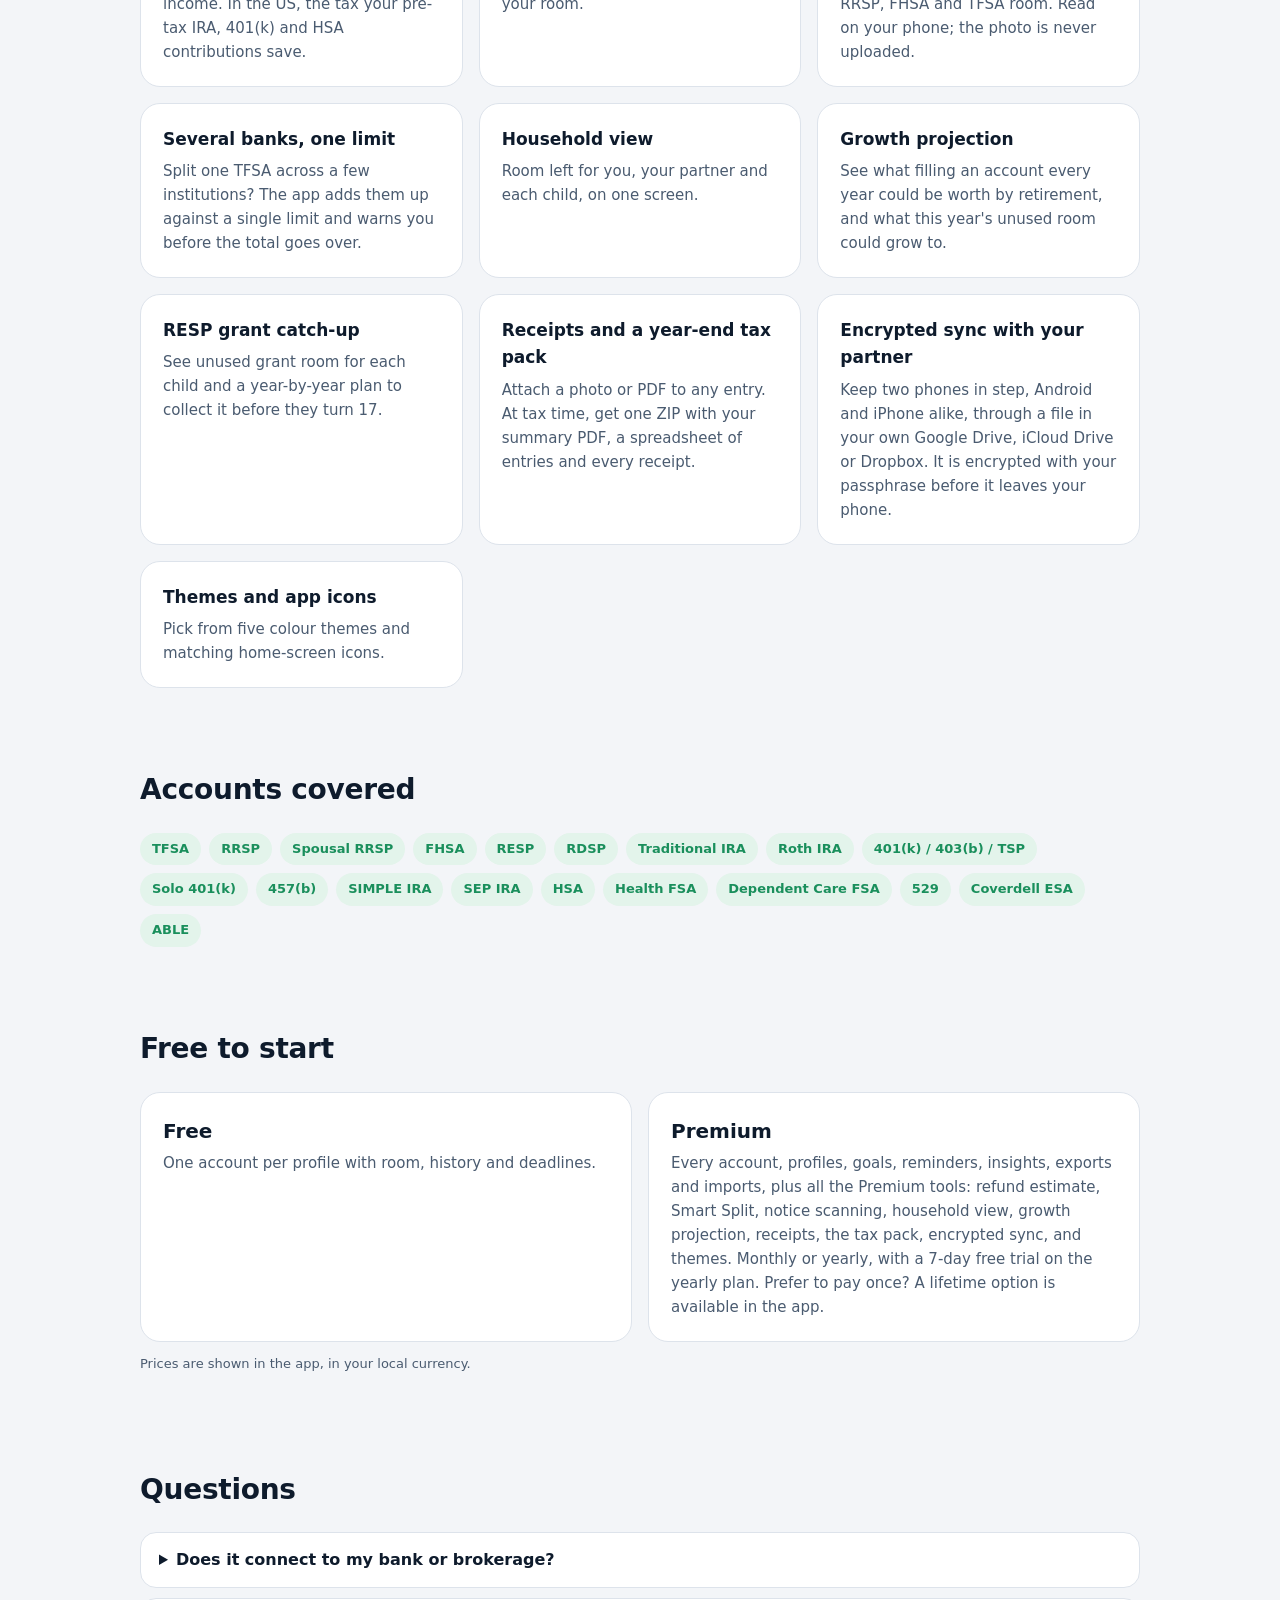
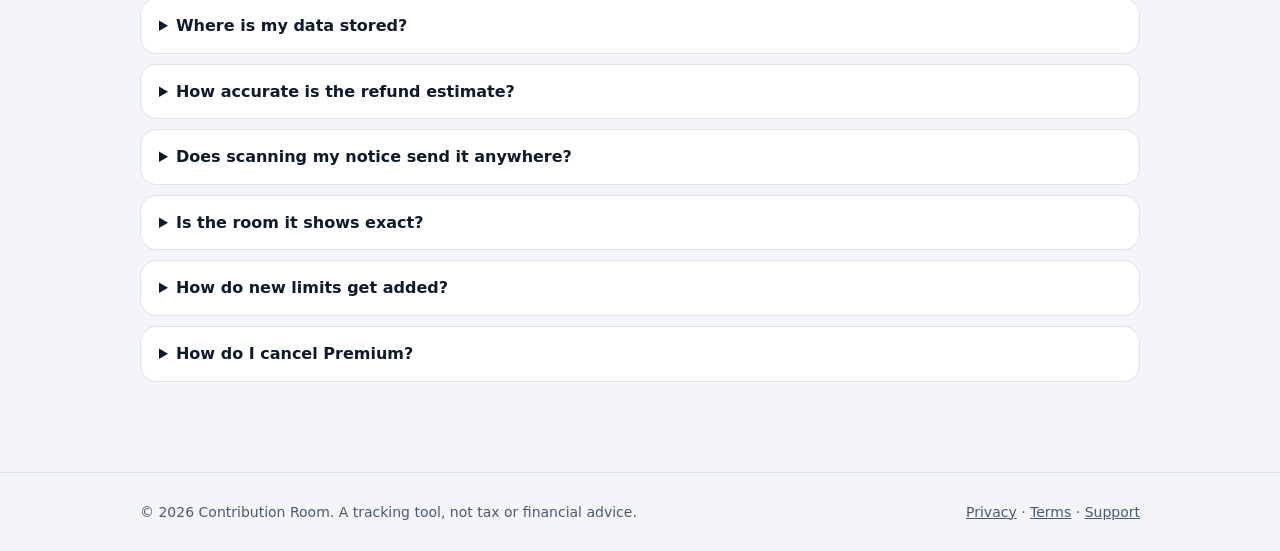
==== commit 35450366: "Use the official App Store and Google Play badges Co-Authored-By: Claude Opus 5.5 <noreply@anthropic" ====
--- a/index.html
+++ b/index.html
@@ -19,7 +19,7 @@
 <div>
 <h1>See how much room you have left, before you contribute.</h1>
 <p class="lead">Contribution Room tracks your limits across Canadian and US registered accounts. Everything stays on your phone. No bank links, no ads, no account to create.</p>
-<div class="cta"><a class="btn" href="#" aria-disabled="true">Google Play (soon)</a><a class="btn alt" href="https://apps.apple.com/us/app/contribution-room-tfsa-ira/id6819131319">App Store</a></div>
+<div style="display:flex;flex-wrap:wrap;gap:14px;align-items:center;justify-content:flex-start;margin-top:18px"><a href="https://apps.apple.com/us/app/contribution-room-tfsa-ira/id6819131319" target="_blank" rel="noopener" style="line-height:0"><img src="https://tools.applemarketingtools.com/api/badges/download-on-the-app-store/black/en-us?size=250x83" alt="Download on the App Store" style="height:48px;width:auto;display:block"></a><span style="display:inline-flex;align-items:center;height:48px;padding:0 16px;border-radius:10px;border:1px solid currentColor;opacity:.7;font-size:14px;font-weight:600">Google Play: coming soon</span></div>
 </div>
 <div class="demo" aria-label="Example of the app">
 <small>Total room left</small><div class="big">$21,250.00</div>
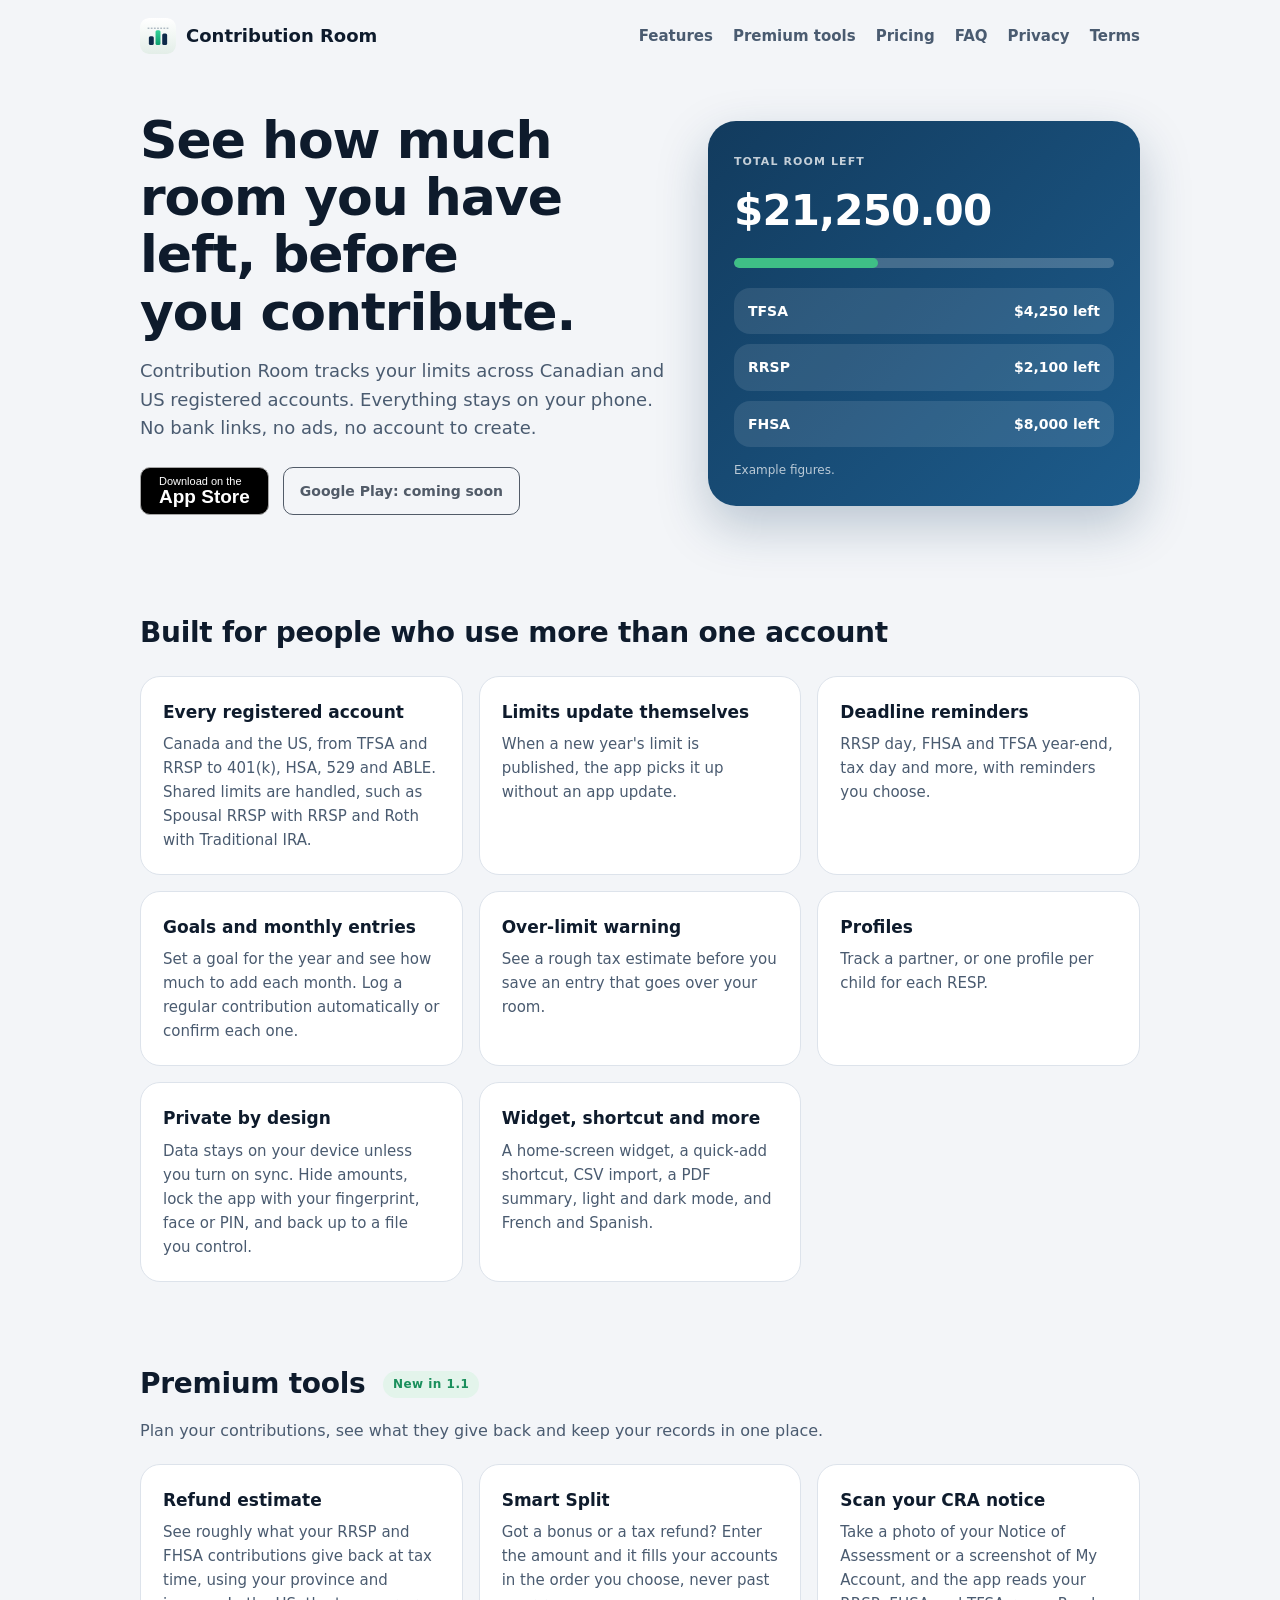
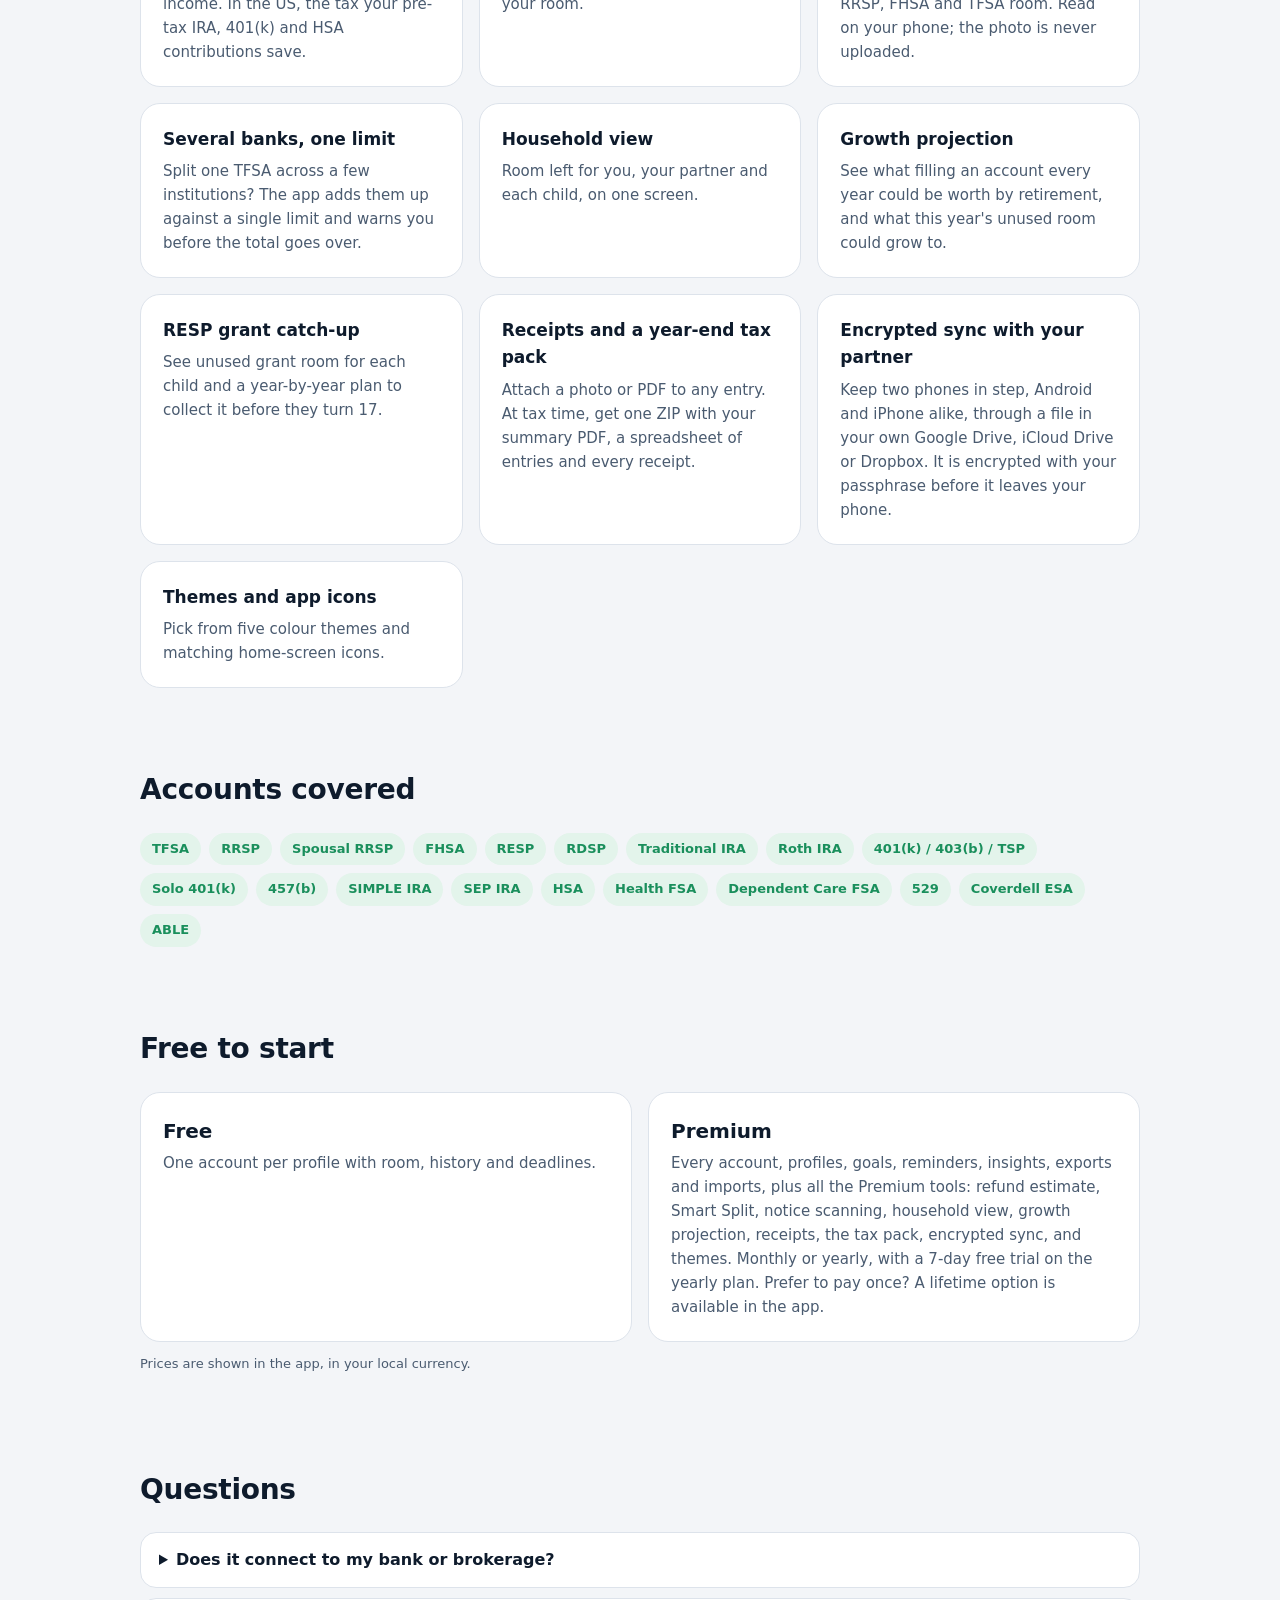
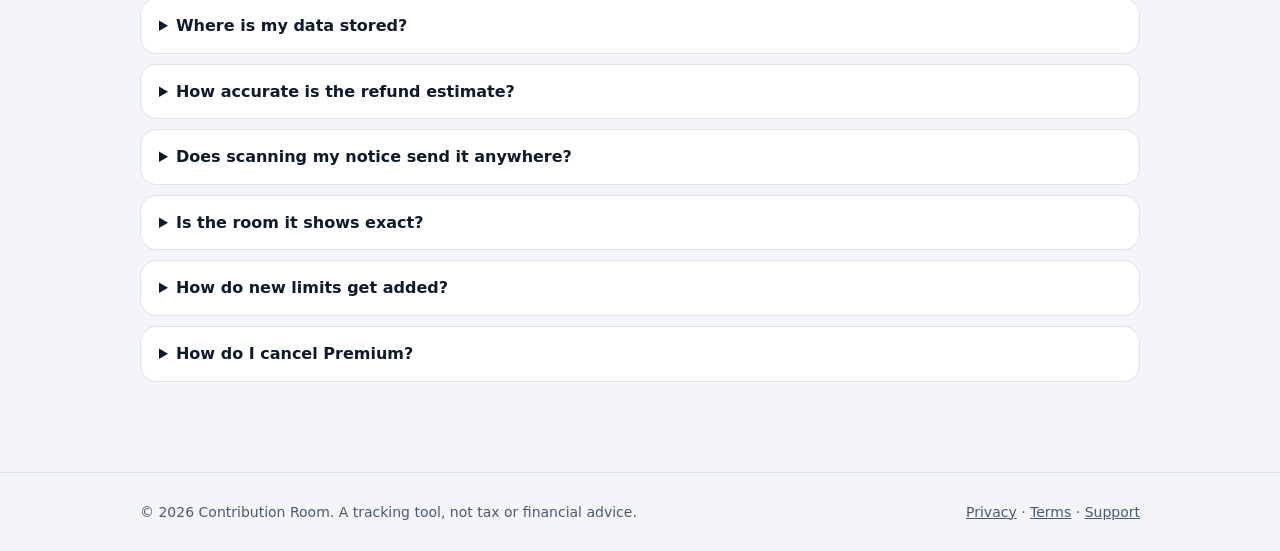
==== commit 78ace23c: "App Store button: plain text until the official badge file is added Co-Authored-By: Claude Opus 5.5 " ====
--- a/index.html
+++ b/index.html
@@ -19,7 +19,7 @@
 <div>
 <h1>See how much room you have left, before you contribute.</h1>
 <p class="lead">Contribution Room tracks your limits across Canadian and US registered accounts. Everything stays on your phone. No bank links, no ads, no account to create.</p>
-<div style="display:flex;flex-wrap:wrap;gap:14px;align-items:center;justify-content:flex-start;margin-top:18px"><a href="https://apps.apple.com/us/app/contribution-room-tfsa-ira/id6819131319" target="_blank" rel="noopener" style="line-height:0"><img src="https://tools.applemarketingtools.com/api/badges/download-on-the-app-store/black/en-us?size=250x83" alt="Download on the App Store" style="height:48px;width:auto;display:block"></a><span style="display:inline-flex;align-items:center;height:48px;padding:0 16px;border-radius:10px;border:1px solid currentColor;opacity:.7;font-size:14px;font-weight:600">Google Play: coming soon</span></div>
+<div style="display:flex;flex-wrap:wrap;gap:14px;align-items:center;justify-content:flex-start;margin-top:18px"><a href="https://apps.apple.com/us/app/contribution-room-tfsa-ira/id6819131319" target="_blank" rel="noopener" style="line-height:0;text-decoration:none"><span style="display:inline-flex;flex-direction:column;justify-content:center;height:48px;padding:0 18px;border-radius:10px;background:#000;color:#fff;border:1px solid #a6a6a6;line-height:1.1;font-family:-apple-system,BlinkMacSystemFont,Helvetica,Arial,sans-serif"><small style="font-size:11px">Download on the</small><strong style="font-size:19px;font-weight:600">App Store</strong></span></a><span style="display:inline-flex;align-items:center;height:48px;padding:0 16px;border-radius:10px;border:1px solid currentColor;opacity:.7;font-size:14px;font-weight:600">Google Play: coming soon</span></div>
 </div>
 <div class="demo" aria-label="Example of the app">
 <small>Total room left</small><div class="big">$21,250.00</div>
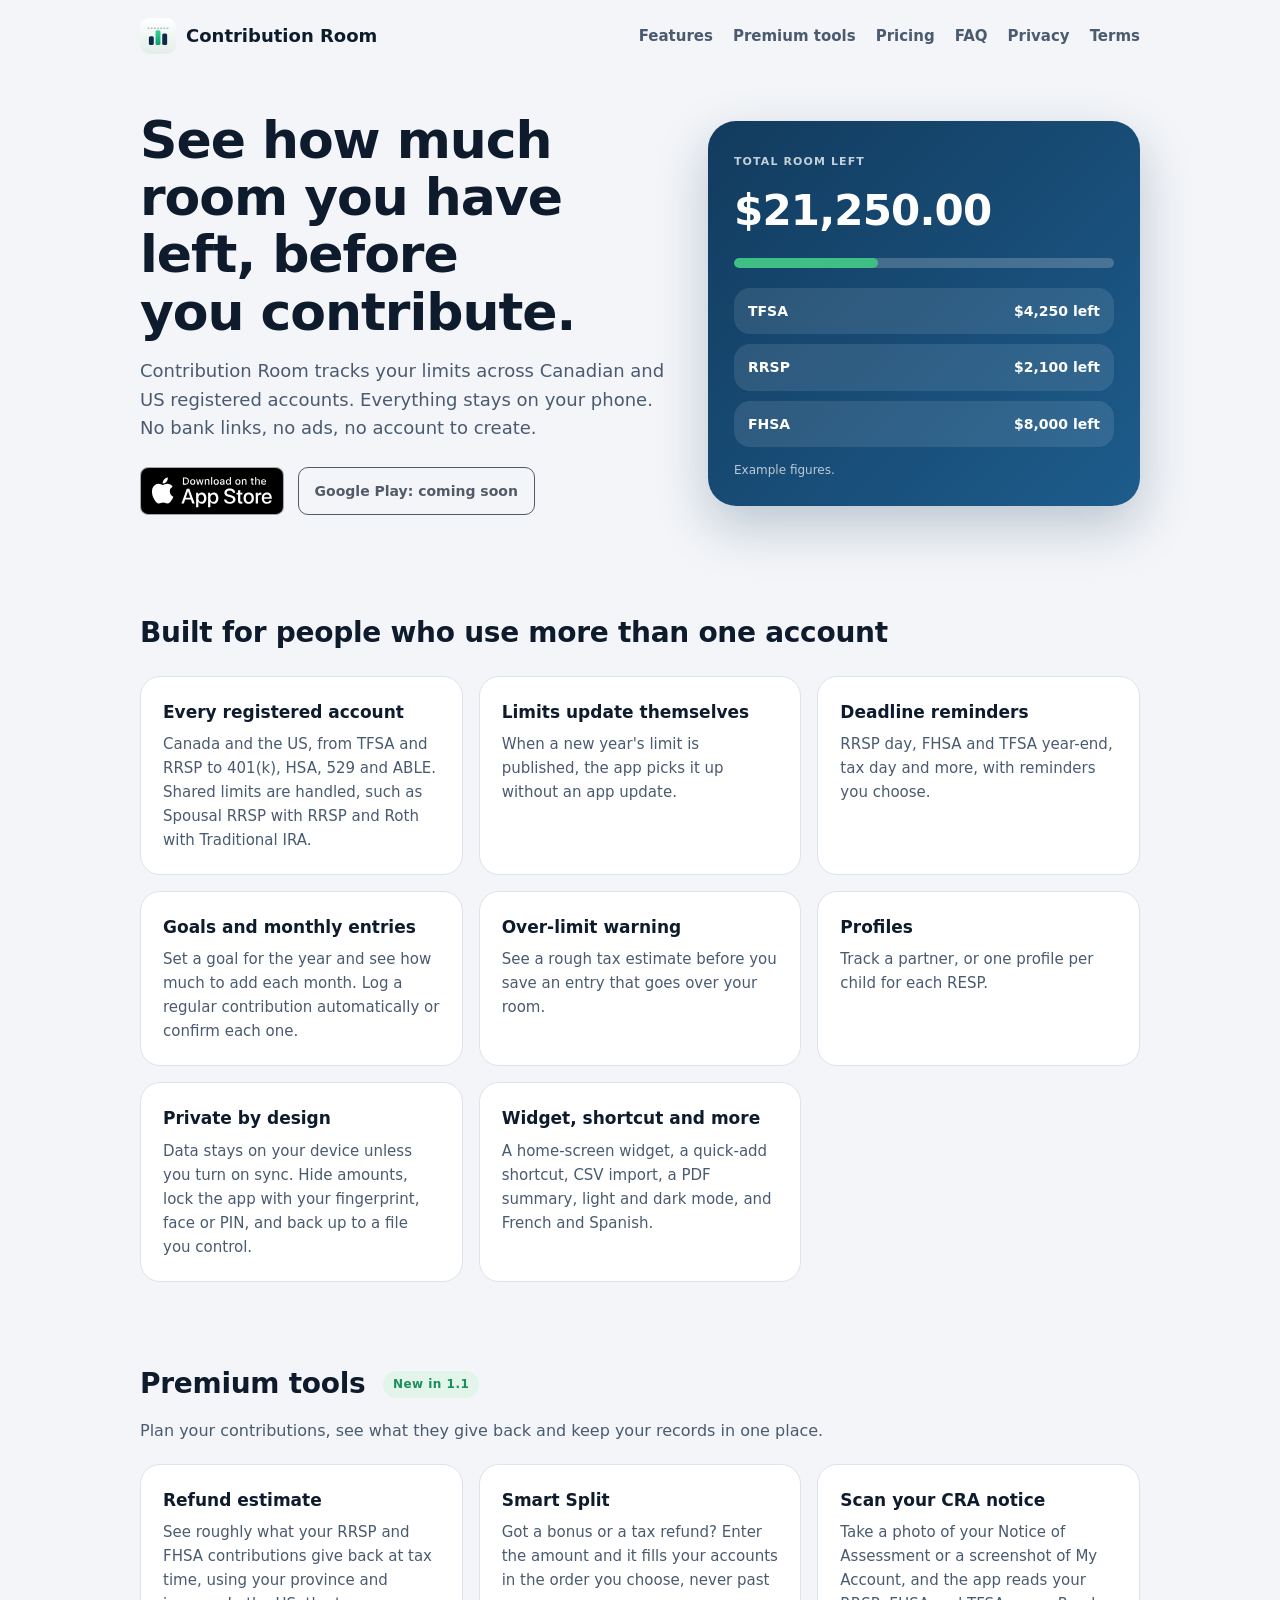
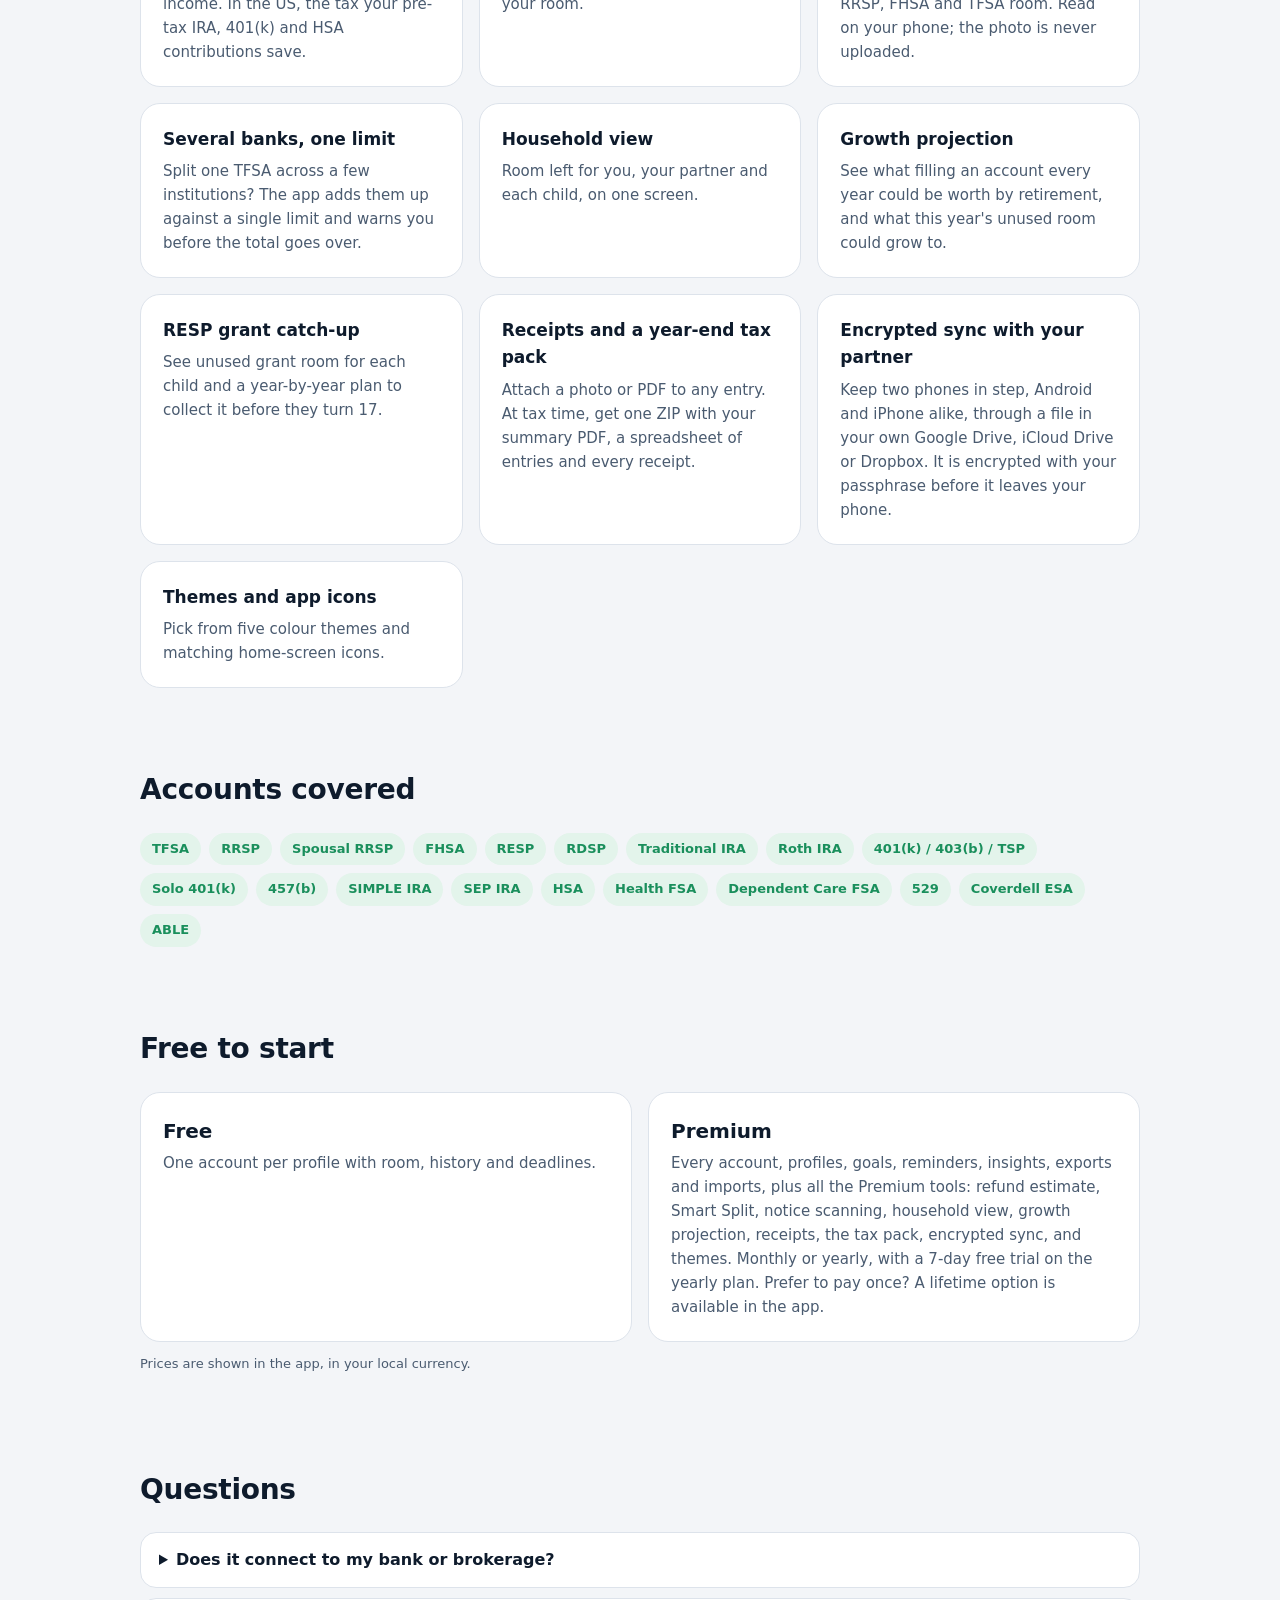
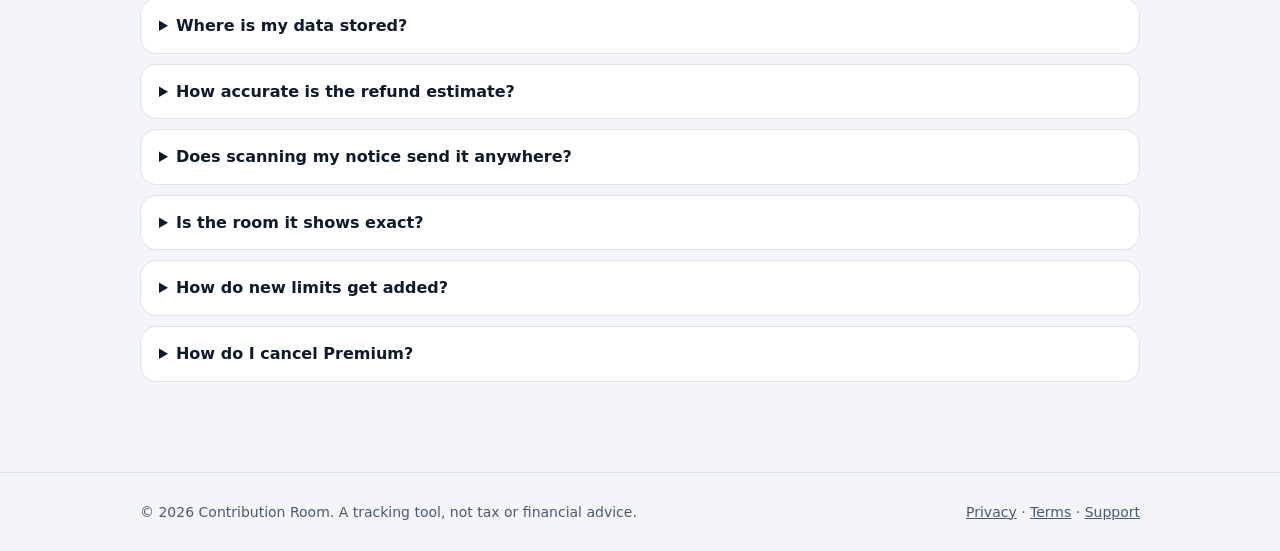
==== commit 2b67ff16: "Official App Store badge (Apple's US black SVG), hosted on the site Co-Authored-By: Claude Opus 5.5 " ====
--- a/index.html
+++ b/index.html
@@ -19,7 +19,7 @@
 <div>
 <h1>See how much room you have left, before you contribute.</h1>
 <p class="lead">Contribution Room tracks your limits across Canadian and US registered accounts. Everything stays on your phone. No bank links, no ads, no account to create.</p>
-<div style="display:flex;flex-wrap:wrap;gap:14px;align-items:center;justify-content:flex-start;margin-top:18px"><a href="https://apps.apple.com/us/app/contribution-room-tfsa-ira/id6819131319" target="_blank" rel="noopener" style="line-height:0;text-decoration:none"><span style="display:inline-flex;flex-direction:column;justify-content:center;height:48px;padding:0 18px;border-radius:10px;background:#000;color:#fff;border:1px solid #a6a6a6;line-height:1.1;font-family:-apple-system,BlinkMacSystemFont,Helvetica,Arial,sans-serif"><small style="font-size:11px">Download on the</small><strong style="font-size:19px;font-weight:600">App Store</strong></span></a><span style="display:inline-flex;align-items:center;height:48px;padding:0 16px;border-radius:10px;border:1px solid currentColor;opacity:.7;font-size:14px;font-weight:600">Google Play: coming soon</span></div>
+<div style="display:flex;flex-wrap:wrap;gap:14px;align-items:center;justify-content:flex-start;margin-top:18px"><a href="https://apps.apple.com/us/app/contribution-room-tfsa-ira/id6819131319" target="_blank" rel="noopener" style="line-height:0;text-decoration:none"><img src="app-store-badge.svg" alt="Download on the App Store" style="height:48px;width:auto;display:block"></a><span style="display:inline-flex;align-items:center;height:48px;padding:0 16px;border-radius:10px;border:1px solid currentColor;opacity:.7;font-size:14px;font-weight:600">Google Play: coming soon</span></div>
 </div>
 <div class="demo" aria-label="Example of the app">
 <small>Total room left</small><div class="big">$21,250.00</div>
